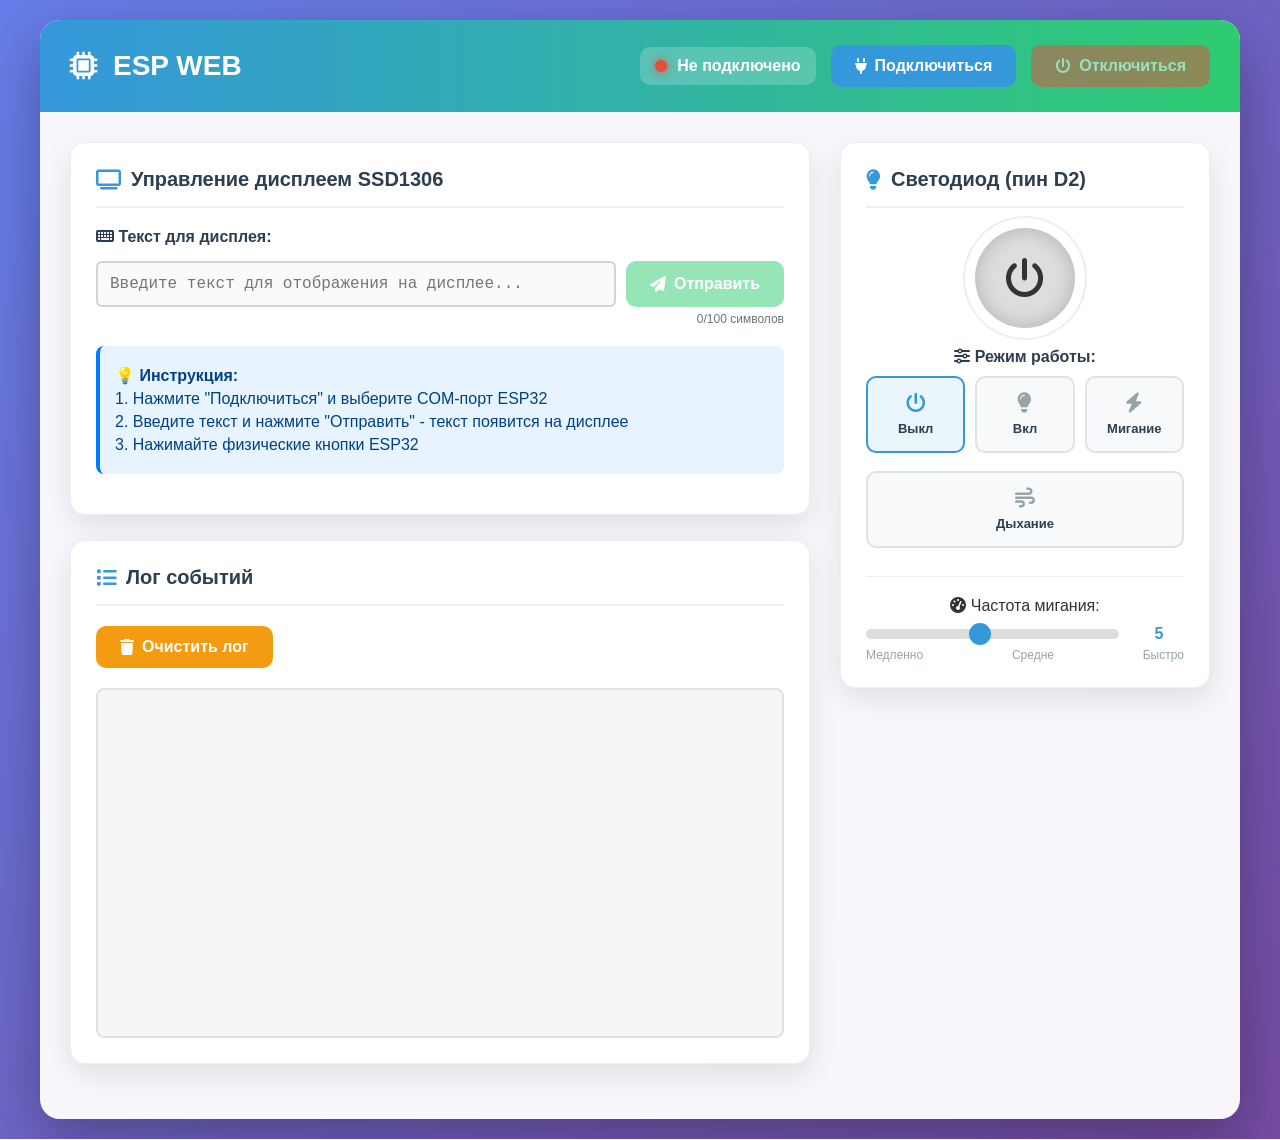
==== index.html @ 183de9b9 "ESP32 SSD1306 TEST" ====
<!DOCTYPE html>
<html lang="ru">
<head>
    <meta charset="UTF-8">
    <meta name="viewport" content="width=device-width, initial-scale=1.0">
    <title>🚀 ESP WEB</title>
    
    <link rel="stylesheet" href="https://cdnjs.cloudflare.com/ajax/libs/font-awesome/6.4.0/css/all.min.css">
    
    <style>
        :root {
            --primary: #3498db;
            --secondary: #2ecc71;
            --danger: #e74c3c;
            --warning: #f39c12;
            --dark: #2c3e50;
            --light: #ecf0f1;
            --gray: #95a5a6;
        }
        
        * {
            margin: 0;
            padding: 0;
            box-sizing: border-box;
        }
        
        body {
            font-family: 'Segoe UI', Tahoma, Geneva, Verdana, sans-serif;
            background: linear-gradient(135deg, #667eea 0%, #764ba2 100%);
            min-height: 100vh;
            padding: 20px;
            color: #333;
        }
        
        .container {
            max-width: 1200px;
            margin: 0 auto;
            background: rgba(255, 255, 255, 0.95);
            border-radius: 20px;
            box-shadow: 0 20px 60px rgba(0, 0, 0, 0.3);
            overflow: hidden;
        }
        
        header {
            background: linear-gradient(to right, var(--primary), var(--secondary));
            color: white;
            padding: 25px 30px;
            display: flex;
            justify-content: space-between;
            align-items: center;
            flex-wrap: wrap;
            gap: 15px;
        }
        
        .header-left h1 {
            font-size: 28px;
            display: flex;
            align-items: center;
            gap: 15px;
        }
        
        .header-right {
            display: flex;
            gap: 15px;
            align-items: center;
            flex-wrap: wrap;
        }
        
        .btn {
            padding: 12px 24px;
            border: none;
            border-radius: 10px;
            font-size: 16px;
            font-weight: 600;
            cursor: pointer;
            transition: all 0.3s ease;
            display: flex;
            align-items: center;
            gap: 8px;
        }
        
        .btn-primary {
            background: var(--primary);
            color: white;
        }
        
        .btn-primary:hover:not(:disabled) {
            background: #2980b9;
            transform: translateY(-2px);
            box-shadow: 0 5px 15px rgba(52, 152, 219, 0.4);
        }
        
        .btn-success {
            background: var(--secondary);
            color: white;
        }
        
        .btn-success:hover:not(:disabled) {
            background: #27ae60;
            transform: translateY(-2px);
        }
        
        .btn-danger {
            background: var(--danger);
            color: white;
        }
        
        .btn-danger:hover:not(:disabled) {
            background: #c0392b;
            transform: translateY(-2px);
        }
        
        .btn-warning {
            background: var(--warning);
            color: white;
        }
        
        .btn:disabled {
            opacity: 0.5;
            cursor: not-allowed;
            transform: none !important;
        }
        
        .status-indicator {
            display: flex;
            align-items: center;
            gap: 10px;
            font-weight: bold;
            padding: 10px 15px;
            border-radius: 10px;
            background: rgba(255, 255, 255, 0.2);
        }
        
        .status-dot {
            width: 12px;
            height: 12px;
            border-radius: 50%;
            animation: pulse 2s infinite;
        }
        
        .connected .status-dot {
            background: #2ecc71;
            box-shadow: 0 0 10px #2ecc71;
        }
        
        .disconnected .status-dot {
            background: #e74c3c;
            box-shadow: 0 0 10px #e74c3c;
        }
        
        @keyframes pulse {
            0%, 100% { opacity: 1; }
            50% { opacity: 0.5; }
        }
        
        main {
            padding: 30px;
            display: grid;
            grid-template-columns: 2fr 1fr;
            gap: 30px;
        }
        
        .card {
            background: white;
            border-radius: 15px;
            padding: 25px;
            box-shadow: 0 10px 30px rgba(0, 0, 0, 0.1);
            margin-bottom: 25px;
            border: 1px solid #eee;
        }
        
        .card-title {
            display: flex;
            align-items: center;
            gap: 10px;
            font-size: 20px;
            color: var(--dark);
            margin-bottom: 20px;
            padding-bottom: 15px;
            border-bottom: 2px solid var(--light);
        }
        
        .card-title i {
            color: var(--primary);
        }
        
        .form-group {
            margin-bottom: 20px;
        }
        
        .form-group label {
            display: block;
            margin-bottom: 8px;
            font-weight: 600;
            color: var(--dark);
        }
        
        .input-group {
            display: flex;
            gap: 10px;
            margin-top: 15px;
        }
        
        #displayInput {
            flex: 1;
            padding: 12px;
            font-size: 16px;
            border: 2px solid #ced4da;
            border-radius: 6px;
            font-family: monospace;
            transition: border-color 0.3s;
        }
        
        #displayInput:focus {
            outline: none;
            border-color: #007bff;
            box-shadow: 0 0 0 3px rgba(0,123,255,0.1);
        }
        
        .char-counter {
            margin-top: 5px;
            font-size: 12px;
            color: #6c757d;
            text-align: right;
        }
        
        .led-control {
            text-align: center;
        }
        
        .led-visual {
            width: 100px;
            height: 100px;
            margin: 20px auto;
            border-radius: 50%;
            background: #ddd;
            box-shadow: 
                inset 0 0 20px rgba(0,0,0,0.2),
                0 0 0 10px white,
                0 0 0 12px #eee;
            transition: all 0.3s ease;
            position: relative;
            display: flex;
            align-items: center;
            justify-content: center;
            font-size: 40px;
        }
        
        .led-visual.on {
            background: #ff4444;
            box-shadow: 
                inset 0 0 20px rgba(255,0,0,0.5),
                0 0 20px rgba(255, 68, 68, 0.8),
                0 0 0 10px white,
                0 0 0 12px #eee;
            animation: ledPulse 1.5s infinite;
        }
        
        .led-visual.pulse {
            animation: ledPulse 0.5s infinite;
        }
        
        .led-visual.breathing {
            animation: ledBreathing 3s infinite ease-in-out;
        }
        
        @keyframes ledPulse {
            0%, 100% { opacity: 1; }
            50% { opacity: 0.3; }
        }
        
        @keyframes ledBreathing {
            0%, 100% { transform: scale(1); opacity: 0.3; }
            50% { transform: scale(1.1); opacity: 1; }
        }
        
        .radio-group {
            display: flex;
            flex-wrap: wrap;
            gap: 10px;
            margin-top: 10px;
        }
        
        .radio-option {
            flex: 1;
            min-width: 80px;
        }
        
        .radio-option input[type="radio"] {
            display: none;
        }
        
        .radio-option label {
            display: flex;
            flex-direction: column;
            align-items: center;
            padding: 15px 10px;
            background: #f8f9fa;
            border-radius: 10px;
            border: 2px solid #dee2e6;
            cursor: pointer;
            transition: all 0.3s ease;
            text-align: center;
        }
        
        .radio-option label i {
            font-size: 20px;
            margin-bottom: 8px;
            color: var(--gray);
        }
        
        .radio-option label span {
            font-size: 13px;
            font-weight: 600;
        }
        
        .radio-option input[type="radio"]:checked + label {
            border-color: var(--primary);
            background: rgba(52, 152, 219, 0.1);
        }
        
        .radio-option input[type="radio"]:checked + label i {
            color: var(--primary);
        }
        
        /* Стили для слайдера частоты */
        .frequency-control {
            margin-top: 20px;
            padding-top: 20px;
            border-top: 1px solid #eee;
        }
        
        .slider-container {
            display: flex;
            align-items: center;
            gap: 15px;
            margin-top: 10px;
        }
        
        .slider-value {
            min-width: 50px;
            text-align: center;
            font-weight: bold;
            color: var(--primary);
            font-size: 16px;
        }
        
        .frequency-slider {
            flex: 1;
            appearance: none;
            -webkit-appearance: none;
            height: 10px;
            border-radius: 5px;
            background: #ddd;
            outline: none;
        }
        
        .frequency-slider::-webkit-slider-thumb {
            -webkit-appearance: none;
            appearance: none;
            width: 22px;
            height: 22px;
            border-radius: 50%;
            background: var(--primary);
            cursor: pointer;
            transition: all 0.2s;
        }
        
        .frequency-slider::-webkit-slider-thumb:hover {
            background: #2980b9;
            transform: scale(1.1);
        }
        
        .frequency-slider::-moz-range-thumb {
            width: 22px;
            height: 22px;
            border-radius: 50%;
            background: var(--primary);
            cursor: pointer;
            border: none;
        }
        
        .slider-labels {
            display: flex;
            justify-content: space-between;
            margin-top: 5px;
            font-size: 12px;
            color: var(--gray);
        }
        
        .info-box {
            background: #e7f3ff;
            padding: 15px;
            border-radius: 8px;
            border-left: 4px solid #007bff;
            margin: 15px 0;
        }
        
        .info-box p {
            margin: 5px 0;
            color: #004085;
        }
        
        #log {
            background: #f5f5f5;
            border: 2px solid #dee2e6;
            border-radius: 8px;
            padding: 15px;
            height: 350px;
            overflow-y: auto;
            font-family: 'Courier New', monospace;
            margin-top: 20px;
            line-height: 1.6;
        }
        
        .message {
            margin: 8px 0;
            padding: 8px;
            border-left: 3px solid #dee2e6;
            border-right: 3px solid #dee2e6;
            background: white;
            border-radius: 4px;
        }
        
        .btn1 { 
            border-left-color: #007bff;
            border-right-color: #007bff;
            background: #e7f3ff;
        }
        .btn2 { 
            border-left-color: #28a745;
            border-right-color: #28a745;
            background: #e8f5e9;
        }
        .btn3 { 
            border-left-color: #ffc107;
            border-right-color: #ffc107;
            background: #fff8e1;
        }
        .system { 
            border-left-color: #6c757d;
            border-right-color: #6c757d;
        }
        .error { 
            border-left-color: #dc3545;
            border-right-color: #dc3545;
            background: #ffe6e6;
        }
        .success { 
            border-left-color: #28a745;
            border-right-color: #28a745;
            background: #e8f5e9;
        }
        .warning { 
            border-left-color: #ffc107;
            border-right-color: #ffc107;
            background: #fff8e1;
        }
        .sent {
            border-left-color: #17a2b8;
            border-right-color: #17a2b8;
            background: #e0f7fa;
        }
        
        .time {
            color: #999;
            font-size: 0.85em;
        }
        
        @media (max-width: 992px) {
            main {
                grid-template-columns: 1fr;
            }
        }
        
        @media (max-width: 768px) {
            .header-left h1 {
                font-size: 22px;
            }
            
            .radio-group {
                flex-direction: column;
            }
            
            .btn {
                padding: 10px 15px;
                font-size: 14px;
            }
            
            .slider-container {
                flex-direction: column;
                align-items: stretch;
                gap: 10px;
            }
            
            .slider-value {
                text-align: center;
            }
        }
    </style>
</head>
<body>
    <div class="container">
        <header>
            <div class="header-left">
                <h1><i class="fas fa-microchip"></i> ESP WEB</h1>
            </div>
            <div class="header-right">
                <div class="status-indicator disconnected" id="statusIndicator">
                    <div class="status-dot"></div>
                    <span id="statusText">Не подключено</span>
                </div>
                <button class="btn btn-primary" id="connectBtn">
                    <i class="fas fa-plug"></i> Подключиться
                </button>
                <button class="btn btn-danger" id="disconnectBtn" disabled>
                    <i class="fas fa-power-off"></i> Отключиться
                </button>
            </div>
        </header>
        
        <main>
            <div class="main-content">
                <div class="card">
                    <h2 class="card-title"><i class="fas fa-tv"></i> Управление дисплеем SSD1306</h2>
                    
                    <div class="form-group">
                        <label for="displayText"><i class="fas fa-keyboard"></i> Текст для дисплея:</label>
                        <div class="input-group">
                            <input 
                                type="text"
                                id="displayInput"
                                placeholder="Введите текст для отображения на дисплее..."
                                maxlength="100"
                                disabled
                            />
                            <button class="btn btn-success" id="sendBtn" disabled>
                                <i class="fas fa-paper-plane"></i> Отправить
                            </button>
                        </div>
                        <div class="char-counter">
                            <span id="charCount">0</span>/100 символов
                        </div>
                    </div>
                    
                    <div class="info-box">
                        <p><strong>💡 Инструкция:</strong></p>
                        <p>1. Нажмите "Подключиться" и выберите COM-порт ESP32</p>
                        <p>2. Введите текст и нажмите "Отправить" - текст появится на дисплее</p>
                        <p>3. Нажимайте физические кнопки ESP32</p>
                    </div>
                </div>
                
                <div class="card">
                    <h2 class="card-title"><i class="fas fa-list"></i> Лог событий</h2>
                    <button class="btn btn-warning" id="clearBtn" style="margin-bottom: 10px;">
                        <i class="fas fa-trash"></i> Очистить лог
                    </button>
                    <div id="log"></div>
                </div>
            </div>
            
            <div class="sidebar">
                <div class="card led-control">
                    <h2 class="card-title"><i class="fas fa-lightbulb"></i> Светодиод (пин D2)</h2>
                    
                    <div class="led-visual" id="ledVisual">
                        <i class="fas fa-power-off"></i>
                    </div>
                    
                    <div class="form-group">
                        <label><i class="fas fa-sliders-h"></i> Режим работы:</label>
                        <div class="radio-group">
                            <div class="radio-option">
                                <input type="radio" id="ledOff" name="ledMode" value="off" checked>
                                <label for="ledOff">
                                    <i class="fas fa-power-off"></i>
                                    <span>Выкл</span>
                                </label>
                            </div>
                            <div class="radio-option">
                                <input type="radio" id="ledOn" name="ledMode" value="on">
                                <label for="ledOn">
                                    <i class="fas fa-lightbulb"></i>
                                    <span>Вкл</span>
                                </label>
                            </div>
                            <div class="radio-option">
                                <input type="radio" id="ledBlink" name="ledMode" value="blink">
                                <label for="ledBlink">
                                    <i class="fas fa-bolt"></i>
                                    <span>Мигание</span>
                                </label>
                            </div>
                            <div class="radio-option">
                                <input type="radio" id="ledBreath" name="ledMode" value="breath">
                                <label for="ledBreath">
                                    <i class="fas fa-wind"></i>
                                    <span>Дыхание</span>
                                </label>
                            </div>
                        </div>
                    </div>
                    
                    <!-- Новый блок для управления частотой -->
                    <div class="frequency-control" id="frequencyControl">
                        <label><i class="fas fa-tachometer-alt"></i> Частота мигания:</label>
                        <div class="slider-container">
                            <input 
                                type="range" 
                                min="1" 
                                max="10" 
                                value="5" 
                                class="frequency-slider" 
                                id="frequencySlider"
                                disabled
                            >
                            <div class="slider-value">
                                <span id="frequencyValue">5</span>
                            </div>
                        </div>
                        <div class="slider-labels">
                            <span>Медленно</span>
                            <span>Средне</span>
                            <span>Быстро</span>
                        </div>
                    </div>
                </div>
            </div>
        </main>
    </div>

<script>
let port = null;
let reader = null;
let writer = null;
let isConnected = false;
let isReading = false;
let currentFrequency = 5;

const connectBtn = document.getElementById('connectBtn');
const disconnectBtn = document.getElementById('disconnectBtn');
const clearBtn = document.getElementById('clearBtn');
const logDiv = document.getElementById('log');
const statusIndicator = document.getElementById('statusIndicator');
const statusText = document.getElementById('statusText');
const displayInput = document.getElementById('displayInput');
const sendBtn = document.getElementById('sendBtn');
const charCount = document.getElementById('charCount');
const ledVisual = document.getElementById('ledVisual');
const frequencySlider = document.getElementById('frequencySlider');
const frequencyValue = document.getElementById('frequencyValue');
const frequencyControl = document.getElementById('frequencyControl');

displayInput.addEventListener('input', () => {
    charCount.textContent = displayInput.value.length;
});

frequencySlider.addEventListener('input', function() {
    const value = this.value;
    frequencyValue.textContent = value;
    currentFrequency = value;
    if (isConnected && document.getElementById('ledBlink').checked) {
        sendFrequency(value);
    }
});

function sendFrequency(freq) {
    if (!isConnected) return;
    const command = `LED:FREQ:${freq}`;
    sendCommand(command).then(success => {
        if (success) {
            addLog(`📊 Частота мигания: ${freq}`, 'system');
            updateLedVisualAnimation(freq);
        }
    });
}

function updateLedVisualAnimation(freq) {
    const animationSpeed = (11 - freq) / 5;
    ledVisual.style.animationDuration = `${animationSpeed}s`;
}

function addLog(text, type = 'system') {
    const time = new Date().toLocaleTimeString();
    const message = document.createElement('div');
    message.className = `message ${type}`;
    message.innerHTML = `<span class="time">[${time}]</span> ${text}`;
    logDiv.appendChild(message);
    logDiv.scrollTop = logDiv.scrollHeight;
}

function updateStatus(connected) {
    isConnected = connected;
    if (connected) {
        statusIndicator.className = 'status-indicator connected';
        statusText.textContent = 'Подключено';
        connectBtn.disabled = true;
        disconnectBtn.disabled = false;
        displayInput.disabled = false;
        sendBtn.disabled = false;
        document.querySelectorAll('input[name="ledMode"]').forEach(el => el.disabled = false);
        frequencySlider.disabled = true;
    } else {
        statusIndicator.className = 'status-indicator disconnected';
        statusText.textContent = 'Не подключено';
        connectBtn.disabled = false;
        disconnectBtn.disabled = true;
        displayInput.disabled = true;
        sendBtn.disabled = true;
        document.querySelectorAll('input[name="ledMode"]').forEach(el => el.disabled = true);
        frequencySlider.disabled = true;
        updateLedVisual('off');
    }
}

function updateLedVisual(mode) {
    ledVisual.className = 'led-visual';
    switch(mode) {
        case 'off':
            ledVisual.innerHTML = '<i class="fas fa-power-off"></i>';
            ledVisual.style.animationDuration = '';
            frequencySlider.disabled = true;
            break;
        case 'on':
            ledVisual.classList.add('on');
            ledVisual.innerHTML = '<i class="fas fa-lightbulb"></i>';
            ledVisual.style.animationDuration = '';
            frequencySlider.disabled = true;
            break;
        case 'blink':
            ledVisual.classList.add('on', 'pulse');
            ledVisual.innerHTML = '<i class="fas fa-bolt"></i>';
            frequencySlider.disabled = false;
            updateLedVisualAnimation(currentFrequency);
            break;
        case 'breath':
            ledVisual.classList.add('on', 'breathing');
            ledVisual.innerHTML = '<i class="fas fa-wind"></i>';
            ledVisual.style.animationDuration = '';
            frequencySlider.disabled = true;
            break;
    }
}

document.querySelectorAll('input[name="ledMode"]').forEach(radio => {
    radio.addEventListener('change', async function() {
        if (!isConnected) return;
        const mode = this.value;
        let command = '';
        switch(mode) {
            case 'on':    command = 'LED:ON';   break;
            case 'off':   command = 'LED:OFF';  break;
            case 'blink': command = 'LED:BLINK'; break;
            case 'breath': command = 'LED:FADE'; break;
        }
        if (await sendCommand(command)) {
            updateLedVisual(mode);
            if (mode === 'blink') {
                setTimeout(() => sendFrequency(currentFrequency), 100);
            }
        }
    });
});

async function sendCommand(command) {
    if (!writer) {
        addLog('❌ Нет подключения к Arduino', 'error');
        return false;
    }
    try {
        const encoder = new TextEncoder();
        const data = encoder.encode(`${command}\n`);
        await writer.write(data);
        console.log(`Команда отправлена: ${command}`);
        return true;
    } catch (error) {
        console.error('Ошибка отправки команды:', error);
        addLog(`❌ Ошибка отправки: ${error.message}`, 'error');
        return false;
    }
}

async function hardResetConnection() {
    console.log('Сбрасываем соединение...');
    isReading = false;

    if (reader) {
        try { await reader.cancel(); } catch (e) { console.log('Ошибка отмены reader:', e.message); }
        try { reader.releaseLock(); } catch (e) { console.log('Ошибка освобождения reader:', e.message); }
        reader = null;
    }

    if (writer) {
        try { writer.releaseLock(); } catch (e) { console.log('Ошибка освобождения writer:', e.message); }
        writer = null;
    }

    if (port) {
        try {
            if (port.readable) {
                try { await port.readable.cancel(); } catch (e) { console.log('Ошибка отмены readable:', e.message); }
            }
            if (port.writable) {
                try { await port.writable.close(); } catch (e) { console.log('Ошибка закрытия writable:', e.message); }
            }
            await port.close();
            console.log('Порт успешно закрыт');
        } catch (e) {
            console.log('Ошибка закрытия порта:', e.message);
        } finally {
            port = null;
        }
    }

    await new Promise(resolve => setTimeout(resolve, 200));
    isConnected = false;
    isReading = false;
    console.log('Сброс соединения завершен');
    return true;
}

async function sendToDisplay(text) {
    if (!writer) {
        addLog('❌ Нет подключения к Arduino', 'error');
        return;
    }
    try {
        const encoder = new TextEncoder();
        const data = encoder.encode(`DISPLAY:${text}\n`);
        await writer.write(data);
        addLog(`📤 Отправлено на дисплей: <strong>${text}</strong>`, 'sent');
        displayInput.value = '';
        charCount.textContent = '0';
    } catch (error) {
        console.error('Ошибка отправки:', error);
        addLog(`❌ Ошибка отправки: ${error.message}`, 'error');
    }
}

sendBtn.addEventListener('click', () => {
    const text = displayInput.value.trim();
    if (text) {
        sendToDisplay(text);
    } else {
        addLog('⚠️ Введите текст для отправки', 'warning');
    }
});

displayInput.addEventListener('keypress', (e) => {
    if (e.key === 'Enter' && !sendBtn.disabled) {
        sendBtn.click();
    }
});

connectBtn.addEventListener('click', async () => {
    try {
        await hardResetConnection();
        addLog('🔄 Устанавливаем соединение...', 'warning');

        if (!('serial' in navigator)) {
            addLog('❌ Ваш браузер не поддерживает Web Serial API', 'error');
            addLog('💡 Используйте Chrome/Edge версии 89+ или Opera 76+', 'warning');
            return;
        }

        port = await navigator.serial.requestPort();
        await port.open({ 
            baudRate: 115200,
            dataBits: 8,
            stopBits: 1,
            parity: "none",
            flowControl: "none"
        });

        // ← Захватываем writer сразу, до запуска readData()
        writer = port.writable.getWriter();

        isReading = true;
        updateStatus(true);
        addLog('✅ Подключение установлено!', 'success');
        readData();

    } catch (error) {
        console.error('Ошибка подключения:', error);
        if (error.name === 'NotFoundError') {
            addLog('❌ Порт не выбран', 'error');
        } else if (error.name === 'SecurityError') {
            addLog('❌ Web Serial API требует HTTPS или localhost', 'error');
            addLog('💡 Откройте страницу через http://localhost/', 'warning');
        } else if (error.name === 'InvalidStateError') {
            addLog('❌ Порт уже открыт', 'error');
        } else {
            addLog(`❌ Ошибка подключения: ${error.message}`, 'error');
        }
        await hardResetConnection();
        updateStatus(false);
    }
});

disconnectBtn.addEventListener('click', async () => {
    const originalHTML = disconnectBtn.innerHTML;
    disconnectBtn.innerHTML = '<i class="fas fa-spinner fa-spin"></i> Отключаем...';
    disconnectBtn.disabled = true;

    try {
        await hardResetConnection();
        updateStatus(false);
        addLog('✅ Соединение разорвано', 'success');
    } catch (error) {
        console.error('Ошибка при отключении:', error);
        addLog('⚠️ Соединение было прервано', 'warning');
        updateStatus(false);
    } finally {
        disconnectBtn.innerHTML = originalHTML;
        disconnectBtn.disabled = true;
    }
});

clearBtn.addEventListener('click', () => {
    logDiv.innerHTML = '';
    addLog('🗑️ Лог очищен', 'system');
});

async function readData() {
    try {
        reader = port.readable.getReader();
        const decoder = new TextDecoder();
        let buffer = '';

        while (isReading) {
            try {
                const { value, done } = await reader.read();
                if (done) {
                    console.log('Поток чтения завершен');
                    break;
                }
                if (value) {
                    buffer += decoder.decode(value, { stream: true });
                    const lines = buffer.split('\n');
                    buffer = lines.pop();

                    for (const line of lines) {
                        const trimmed = line.trim();
                        if (!trimmed) continue;

                        console.log('Получено:', trimmed);

                        if (trimmed === 'BTN1_PRESSED') {
                            addLog('🎮 Кнопка D2 нажата', 'btn1');
                        } else if (trimmed === 'BTN2_PRESSED') {
                            addLog('🎮 Кнопка D3 нажата', 'btn2');
                        } else if (trimmed === 'BTN3_PRESSED') {
                            addLog('🎮 Кнопка D4 нажата', 'btn3');
                        } else if (trimmed === 'ARDUINO_READY') {
                            addLog('🚀 ESP32 готов к работе!', 'success');
                        } else if (trimmed === 'DISPLAY_OK') {
                            addLog('✅ Текст отображён на дисплее', 'success');
                        } else if (trimmed === 'LED_ON_OK') {
                            addLog('💡 LED включён', 'success');
                        } else if (trimmed === 'LED_OFF_OK') {
                            addLog('💡 LED выключен', 'success');
                        } else if (trimmed === 'LED_BLINK_OK') {
                            addLog('⚡ LED: режим мигания', 'success');
                        } else if (trimmed === 'LED_FADE_OK') {
                            addLog('🌬️ LED: режим дыхания', 'success');
                        } else if (trimmed === 'LED_FREQ_OK') {
                            addLog('📊 Частота мигания обновлена', 'success');
                        } else {
                            addLog(`📨 Arduino: ${trimmed}`, 'system');
                        }
                    }
                }
            } catch (error) {
                if (isReading) {
                    console.error('Ошибка чтения:', error);
                    addLog(`❌ Ошибка чтения: ${error.message}`, 'error');
                }
                break;
            }
        }
    } catch (error) {
        if (isReading) {
            console.error('Ошибка потока:', error);
            addLog(`❌ Ошибка потока: ${error.message}`, 'error');
        }
    } finally {
        if (isConnected) {
            updateStatus(false);
            addLog('⚠️ Соединение потеряно', 'warning');
        }
    }
}
</script>
</body>
</html>
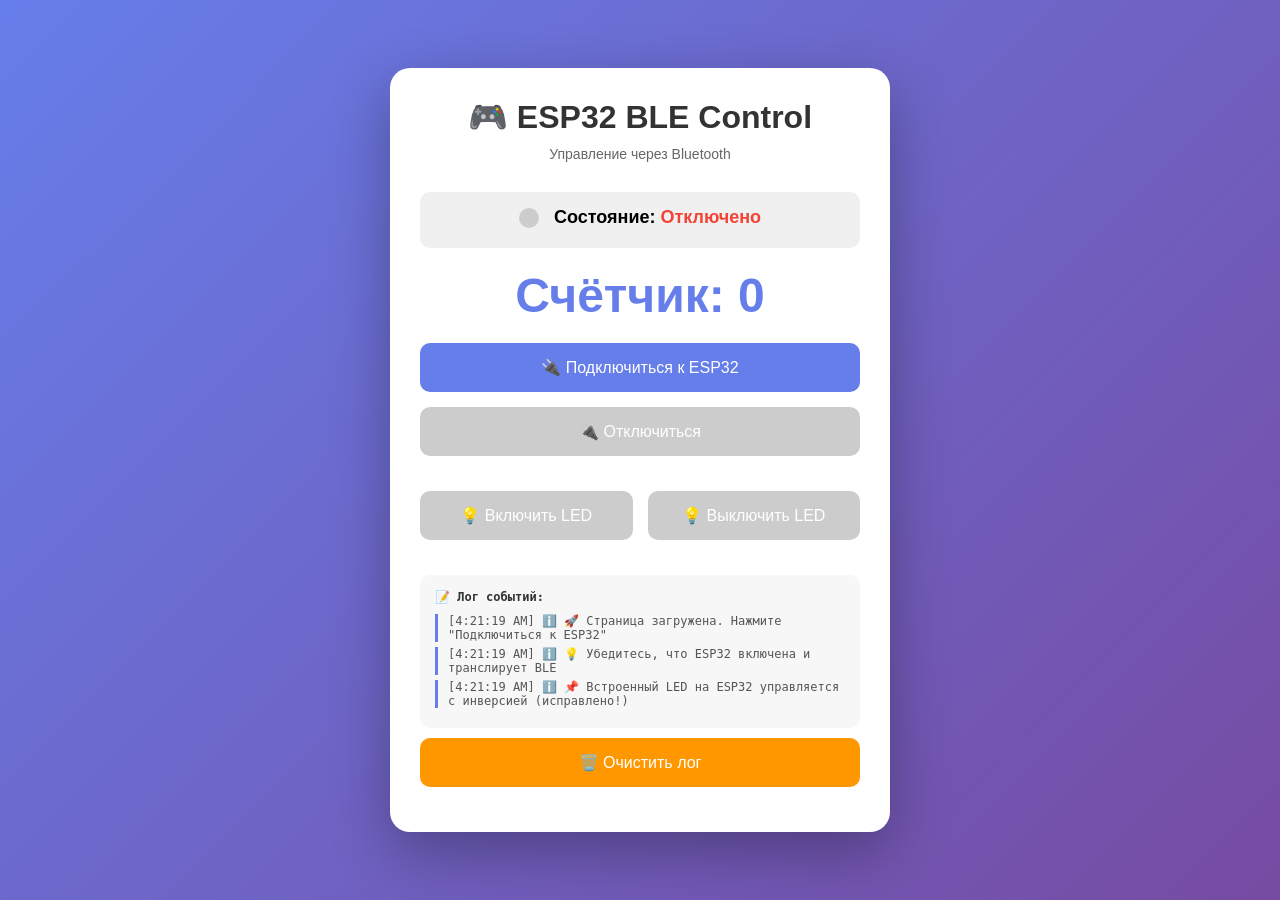
==== commit af2866c9: "BLUETOOTH TEST" ====
--- a/index.html
+++ b/index.html
@@ -2,995 +2,553 @@
 <html lang="ru">
 <head>
     <meta charset="UTF-8">
-    <meta name="viewport" content="width=device-width, initial-scale=1.0">
-    <title>🚀 ESP WEB</title>
-    
-    <link rel="stylesheet" href="https://cdnjs.cloudflare.com/ajax/libs/font-awesome/6.4.0/css/all.min.css">
-    
+    <meta name="viewport" content="width=device-width, initial-scale=1.0, user-scalable=yes">
+    <title>ESP32 BLE Controller</title>
     <style>
-        :root {
-            --primary: #3498db;
-            --secondary: #2ecc71;
-            --danger: #e74c3c;
-            --warning: #f39c12;
-            --dark: #2c3e50;
-            --light: #ecf0f1;
-            --gray: #95a5a6;
-        }
-        
+        /* ========== CSS СТИЛИ ========== */
+        /* Сброс отступов */
         * {
             margin: 0;
             padding: 0;
             box-sizing: border-box;
         }
         
+        /* Красивый градиентный фон */
         body {
             font-family: 'Segoe UI', Tahoma, Geneva, Verdana, sans-serif;
             background: linear-gradient(135deg, #667eea 0%, #764ba2 100%);
             min-height: 100vh;
+            display: flex;
+            justify-content: center;
+            align-items: center;
             padding: 20px;
+        }
+        
+        /* Белая карточка с тенью */
+        .container {
+            background: white;
+            border-radius: 20px;
+            padding: 30px;
+            box-shadow: 0 20px 60px rgba(0,0,0,0.3);
+            max-width: 500px;
+            width: 100%;
+        }
+        
+        h1 {
             color: #333;
-        }
-        
-        .container {
-            max-width: 1200px;
-            margin: 0 auto;
-            background: rgba(255, 255, 255, 0.95);
-            border-radius: 20px;
-            box-shadow: 0 20px 60px rgba(0, 0, 0, 0.3);
-            overflow: hidden;
-        }
-        
-        header {
-            background: linear-gradient(to right, var(--primary), var(--secondary));
+            margin-bottom: 10px;
+            text-align: center;
+        }
+        
+        .subtitle {
+            text-align: center;
+            color: #666;
+            margin-bottom: 30px;
+            font-size: 14px;
+        }
+        
+        /* Блок статуса подключения */
+        .status {
+            background: #f0f0f0;
+            border-radius: 10px;
+            padding: 15px;
+            margin-bottom: 20px;
+            text-align: center;
+        }
+        
+        .status-text {
+            font-size: 18px;
+            font-weight: bold;
+            margin-bottom: 5px;
+        }
+        
+        .connected {
+            color: #4CAF50;  /* Зелёный для "Подключено" */
+        }
+        
+        .disconnected {
+            color: #f44336;   /* Красный для "Отключено" */
+        }
+        
+        /* Большой счётчик */
+        .counter-value {
+            font-size: 48px;
+            font-weight: bold;
+            text-align: center;
+            margin: 20px 0;
+            color: #667eea;
+        }
+        
+        /* Стили для всех кнопок */
+        button {
+            background: #667eea;
             color: white;
-            padding: 25px 30px;
-            display: flex;
-            justify-content: space-between;
-            align-items: center;
-            flex-wrap: wrap;
-            gap: 15px;
-        }
-        
-        .header-left h1 {
-            font-size: 28px;
-            display: flex;
-            align-items: center;
-            gap: 15px;
-        }
-        
-        .header-right {
-            display: flex;
-            gap: 15px;
-            align-items: center;
-            flex-wrap: wrap;
-        }
-        
-        .btn {
-            padding: 12px 24px;
             border: none;
+            padding: 15px 30px;
             border-radius: 10px;
             font-size: 16px;
-            font-weight: 600;
             cursor: pointer;
-            transition: all 0.3s ease;
-            display: flex;
-            align-items: center;
-            gap: 8px;
-        }
-        
-        .btn-primary {
-            background: var(--primary);
-            color: white;
-        }
-        
-        .btn-primary:hover:not(:disabled) {
-            background: #2980b9;
+            width: 100%;
+            margin-bottom: 15px;
+            transition: transform 0.2s, background 0.2s;
+        }
+        
+        /* Анимация при наведении */
+        button:hover:not(:disabled) {
+            background: #5a67d8;
             transform: translateY(-2px);
-            box-shadow: 0 5px 15px rgba(52, 152, 219, 0.4);
-        }
-        
-        .btn-success {
-            background: var(--secondary);
-            color: white;
-        }
-        
-        .btn-success:hover:not(:disabled) {
-            background: #27ae60;
-            transform: translateY(-2px);
-        }
-        
-        .btn-danger {
-            background: var(--danger);
-            color: white;
-        }
-        
-        .btn-danger:hover:not(:disabled) {
-            background: #c0392b;
-            transform: translateY(-2px);
-        }
-        
-        .btn-warning {
-            background: var(--warning);
-            color: white;
-        }
-        
-        .btn:disabled {
-            opacity: 0.5;
+        }
+        
+        /* Анимация при нажатии */
+        button:active:not(:disabled) {
+            transform: translateY(0);
+        }
+        
+        /* Отключённые кнопки (серые) */
+        button:disabled {
+            background: #ccc;
             cursor: not-allowed;
-            transform: none !important;
-        }
-        
-        .status-indicator {
-            display: flex;
-            align-items: center;
-            gap: 10px;
+        }
+        
+        /* Группа кнопок LED в две колонки */
+        .button-group {
+            display: grid;
+            grid-template-columns: 1fr 1fr;
+            gap: 15px;
+            margin: 20px 0;
+        }
+        
+        /* Специальные цвета для LED кнопок */
+        .led-on {
+            background: #48bb78;  /* Зелёный */
+        }
+        
+        .led-on:hover:not(:disabled) {
+            background: #38a169;
+        }
+        
+        .led-off {
+            background: #f56565;  /* Красный */
+        }
+        
+        .led-off:hover:not(:disabled) {
+            background: #e53e3e;
+        }
+        
+        /* Окно лога сообщений */
+        .log {
+            background: #f7f7f7;
+            border-radius: 10px;
+            padding: 15px;
+            margin-top: 20px;
+            max-height: 200px;
+            overflow-y: auto;  /* Скролл если много сообщений */
+            font-size: 12px;
+            font-family: monospace;
+        }
+        
+        .log-title {
             font-weight: bold;
-            padding: 10px 15px;
-            border-radius: 10px;
-            background: rgba(255, 255, 255, 0.2);
-        }
-        
-        .status-dot {
-            width: 12px;
-            height: 12px;
+            margin-bottom: 10px;
+            color: #333;
+        }
+        
+        /* Каждое сообщение в логе */
+        .log-entry {
+            color: #555;
+            margin-bottom: 5px;
+            border-left: 3px solid #667eea;
+            padding-left: 10px;
+            word-wrap: break-word;
+        }
+        
+        /* Индикатор LED (кружок) */
+        .indicator {
+            display: inline-block;
+            width: 20px;
+            height: 20px;
             border-radius: 50%;
-            animation: pulse 2s infinite;
-        }
-        
-        .connected .status-dot {
-            background: #2ecc71;
-            box-shadow: 0 0 10px #2ecc71;
-        }
-        
-        .disconnected .status-dot {
-            background: #e74c3c;
-            box-shadow: 0 0 10px #e74c3c;
-        }
-        
-        @keyframes pulse {
-            0%, 100% { opacity: 1; }
-            50% { opacity: 0.5; }
-        }
-        
-        main {
-            padding: 30px;
-            display: grid;
-            grid-template-columns: 2fr 1fr;
-            gap: 30px;
-        }
-        
-        .card {
-            background: white;
-            border-radius: 15px;
-            padding: 25px;
-            box-shadow: 0 10px 30px rgba(0, 0, 0, 0.1);
-            margin-bottom: 25px;
-            border: 1px solid #eee;
-        }
-        
-        .card-title {
-            display: flex;
-            align-items: center;
-            gap: 10px;
-            font-size: 20px;
-            color: var(--dark);
-            margin-bottom: 20px;
-            padding-bottom: 15px;
-            border-bottom: 2px solid var(--light);
-        }
-        
-        .card-title i {
-            color: var(--primary);
-        }
-        
-        .form-group {
-            margin-bottom: 20px;
-        }
-        
-        .form-group label {
-            display: block;
-            margin-bottom: 8px;
-            font-weight: 600;
-            color: var(--dark);
-        }
-        
-        .input-group {
-            display: flex;
-            gap: 10px;
-            margin-top: 15px;
-        }
-        
-        #displayInput {
-            flex: 1;
-            padding: 12px;
-            font-size: 16px;
-            border: 2px solid #ced4da;
-            border-radius: 6px;
-            font-family: monospace;
-            transition: border-color 0.3s;
-        }
-        
-        #displayInput:focus {
-            outline: none;
-            border-color: #007bff;
-            box-shadow: 0 0 0 3px rgba(0,123,255,0.1);
-        }
-        
-        .char-counter {
-            margin-top: 5px;
-            font-size: 12px;
-            color: #6c757d;
-            text-align: right;
-        }
-        
-        .led-control {
-            text-align: center;
-        }
-        
-        .led-visual {
-            width: 100px;
-            height: 100px;
-            margin: 20px auto;
-            border-radius: 50%;
-            background: #ddd;
-            box-shadow: 
-                inset 0 0 20px rgba(0,0,0,0.2),
-                0 0 0 10px white,
-                0 0 0 12px #eee;
-            transition: all 0.3s ease;
-            position: relative;
-            display: flex;
-            align-items: center;
-            justify-content: center;
-            font-size: 40px;
-        }
-        
-        .led-visual.on {
-            background: #ff4444;
-            box-shadow: 
-                inset 0 0 20px rgba(255,0,0,0.5),
-                0 0 20px rgba(255, 68, 68, 0.8),
-                0 0 0 10px white,
-                0 0 0 12px #eee;
-            animation: ledPulse 1.5s infinite;
-        }
-        
-        .led-visual.pulse {
-            animation: ledPulse 0.5s infinite;
-        }
-        
-        .led-visual.breathing {
-            animation: ledBreathing 3s infinite ease-in-out;
-        }
-        
-        @keyframes ledPulse {
-            0%, 100% { opacity: 1; }
-            50% { opacity: 0.3; }
-        }
-        
-        @keyframes ledBreathing {
-            0%, 100% { transform: scale(1); opacity: 0.3; }
-            50% { transform: scale(1.1); opacity: 1; }
-        }
-        
-        .radio-group {
-            display: flex;
-            flex-wrap: wrap;
-            gap: 10px;
+            margin-right: 10px;
+            vertical-align: middle;
+        }
+        
+        .indicator-on {
+            background: #48bb78;
+            box-shadow: 0 0 10px #48bb78;  /* Свечение */
+        }
+        
+        .indicator-off {
+            background: #ccc;
+        }
+        
+        /* Кнопка очистки лога */
+        .clear-log {
+            background: #ff9800;
             margin-top: 10px;
         }
         
-        .radio-option {
-            flex: 1;
-            min-width: 80px;
-        }
-        
-        .radio-option input[type="radio"] {
-            display: none;
-        }
-        
-        .radio-option label {
-            display: flex;
-            flex-direction: column;
-            align-items: center;
-            padding: 15px 10px;
-            background: #f8f9fa;
-            border-radius: 10px;
-            border: 2px solid #dee2e6;
-            cursor: pointer;
-            transition: all 0.3s ease;
-            text-align: center;
-        }
-        
-        .radio-option label i {
-            font-size: 20px;
-            margin-bottom: 8px;
-            color: var(--gray);
-        }
-        
-        .radio-option label span {
-            font-size: 13px;
-            font-weight: 600;
-        }
-        
-        .radio-option input[type="radio"]:checked + label {
-            border-color: var(--primary);
-            background: rgba(52, 152, 219, 0.1);
-        }
-        
-        .radio-option input[type="radio"]:checked + label i {
-            color: var(--primary);
-        }
-        
-        /* Стили для слайдера частоты */
-        .frequency-control {
-            margin-top: 20px;
-            padding-top: 20px;
-            border-top: 1px solid #eee;
-        }
-        
-        .slider-container {
-            display: flex;
-            align-items: center;
-            gap: 15px;
-            margin-top: 10px;
-        }
-        
-        .slider-value {
-            min-width: 50px;
-            text-align: center;
-            font-weight: bold;
-            color: var(--primary);
-            font-size: 16px;
-        }
-        
-        .frequency-slider {
-            flex: 1;
-            appearance: none;
-            -webkit-appearance: none;
-            height: 10px;
-            border-radius: 5px;
-            background: #ddd;
-            outline: none;
-        }
-        
-        .frequency-slider::-webkit-slider-thumb {
-            -webkit-appearance: none;
-            appearance: none;
-            width: 22px;
-            height: 22px;
-            border-radius: 50%;
-            background: var(--primary);
-            cursor: pointer;
-            transition: all 0.2s;
-        }
-        
-        .frequency-slider::-webkit-slider-thumb:hover {
-            background: #2980b9;
-            transform: scale(1.1);
-        }
-        
-        .frequency-slider::-moz-range-thumb {
-            width: 22px;
-            height: 22px;
-            border-radius: 50%;
-            background: var(--primary);
-            cursor: pointer;
-            border: none;
-        }
-        
-        .slider-labels {
-            display: flex;
-            justify-content: space-between;
-            margin-top: 5px;
-            font-size: 12px;
-            color: var(--gray);
-        }
-        
-        .info-box {
-            background: #e7f3ff;
-            padding: 15px;
-            border-radius: 8px;
-            border-left: 4px solid #007bff;
-            margin: 15px 0;
-        }
-        
-        .info-box p {
-            margin: 5px 0;
-            color: #004085;
-        }
-        
-        #log {
-            background: #f5f5f5;
-            border: 2px solid #dee2e6;
-            border-radius: 8px;
-            padding: 15px;
-            height: 350px;
-            overflow-y: auto;
-            font-family: 'Courier New', monospace;
-            margin-top: 20px;
-            line-height: 1.6;
-        }
-        
-        .message {
-            margin: 8px 0;
-            padding: 8px;
-            border-left: 3px solid #dee2e6;
-            border-right: 3px solid #dee2e6;
-            background: white;
-            border-radius: 4px;
-        }
-        
-        .btn1 { 
-            border-left-color: #007bff;
-            border-right-color: #007bff;
-            background: #e7f3ff;
-        }
-        .btn2 { 
-            border-left-color: #28a745;
-            border-right-color: #28a745;
-            background: #e8f5e9;
-        }
-        .btn3 { 
-            border-left-color: #ffc107;
-            border-right-color: #ffc107;
-            background: #fff8e1;
-        }
-        .system { 
-            border-left-color: #6c757d;
-            border-right-color: #6c757d;
-        }
-        .error { 
-            border-left-color: #dc3545;
-            border-right-color: #dc3545;
-            background: #ffe6e6;
-        }
-        .success { 
-            border-left-color: #28a745;
-            border-right-color: #28a745;
-            background: #e8f5e9;
-        }
-        .warning { 
-            border-left-color: #ffc107;
-            border-right-color: #ffc107;
-            background: #fff8e1;
-        }
-        .sent {
-            border-left-color: #17a2b8;
-            border-right-color: #17a2b8;
-            background: #e0f7fa;
-        }
-        
-        .time {
-            color: #999;
-            font-size: 0.85em;
-        }
-        
-        @media (max-width: 992px) {
-            main {
-                grid-template-columns: 1fr;
-            }
-        }
-        
-        @media (max-width: 768px) {
-            .header-left h1 {
-                font-size: 22px;
-            }
-            
-            .radio-group {
-                flex-direction: column;
-            }
-            
-            .btn {
-                padding: 10px 15px;
-                font-size: 14px;
-            }
-            
-            .slider-container {
-                flex-direction: column;
-                align-items: stretch;
-                gap: 10px;
-            }
-            
-            .slider-value {
-                text-align: center;
-            }
+        .clear-log:hover:not(:disabled) {
+            background: #f57c00;
         }
     </style>
 </head>
 <body>
     <div class="container">
-        <header>
-            <div class="header-left">
-                <h1><i class="fas fa-microchip"></i> ESP WEB</h1>
+        <h1>🎮 ESP32 BLE Control</h1>
+        <div class="subtitle">Управление через Bluetooth</div>
+        
+        <!-- Блок статуса -->
+        <div class="status">
+            <div class="status-text">
+                <span id="ledIndicator" class="indicator indicator-off"></span>
+                <span>Состояние: </span>
+                <span id="connectionStatus" class="disconnected">Отключено</span>
             </div>
-            <div class="header-right">
-                <div class="status-indicator disconnected" id="statusIndicator">
-                    <div class="status-dot"></div>
-                    <span id="statusText">Не подключено</span>
-                </div>
-                <button class="btn btn-primary" id="connectBtn">
-                    <i class="fas fa-plug"></i> Подключиться
-                </button>
-                <button class="btn btn-danger" id="disconnectBtn" disabled>
-                    <i class="fas fa-power-off"></i> Отключиться
-                </button>
-            </div>
-        </header>
-        
-        <main>
-            <div class="main-content">
-                <div class="card">
-                    <h2 class="card-title"><i class="fas fa-tv"></i> Управление дисплеем SSD1306</h2>
-                    
-                    <div class="form-group">
-                        <label for="displayText"><i class="fas fa-keyboard"></i> Текст для дисплея:</label>
-                        <div class="input-group">
-                            <input 
-                                type="text"
-                                id="displayInput"
-                                placeholder="Введите текст для отображения на дисплее..."
-                                maxlength="100"
-                                disabled
-                            />
-                            <button class="btn btn-success" id="sendBtn" disabled>
-                                <i class="fas fa-paper-plane"></i> Отправить
-                            </button>
-                        </div>
-                        <div class="char-counter">
-                            <span id="charCount">0</span>/100 символов
-                        </div>
-                    </div>
-                    
-                    <div class="info-box">
-                        <p><strong>💡 Инструкция:</strong></p>
-                        <p>1. Нажмите "Подключиться" и выберите COM-порт ESP32</p>
-                        <p>2. Введите текст и нажмите "Отправить" - текст появится на дисплее</p>
-                        <p>3. Нажимайте физические кнопки ESP32</p>
-                    </div>
-                </div>
-                
-                <div class="card">
-                    <h2 class="card-title"><i class="fas fa-list"></i> Лог событий</h2>
-                    <button class="btn btn-warning" id="clearBtn" style="margin-bottom: 10px;">
-                        <i class="fas fa-trash"></i> Очистить лог
-                    </button>
-                    <div id="log"></div>
-                </div>
-            </div>
-            
-            <div class="sidebar">
-                <div class="card led-control">
-                    <h2 class="card-title"><i class="fas fa-lightbulb"></i> Светодиод (пин D2)</h2>
-                    
-                    <div class="led-visual" id="ledVisual">
-                        <i class="fas fa-power-off"></i>
-                    </div>
-                    
-                    <div class="form-group">
-                        <label><i class="fas fa-sliders-h"></i> Режим работы:</label>
-                        <div class="radio-group">
-                            <div class="radio-option">
-                                <input type="radio" id="ledOff" name="ledMode" value="off" checked>
-                                <label for="ledOff">
-                                    <i class="fas fa-power-off"></i>
-                                    <span>Выкл</span>
-                                </label>
-                            </div>
-                            <div class="radio-option">
-                                <input type="radio" id="ledOn" name="ledMode" value="on">
-                                <label for="ledOn">
-                                    <i class="fas fa-lightbulb"></i>
-                                    <span>Вкл</span>
-                                </label>
-                            </div>
-                            <div class="radio-option">
-                                <input type="radio" id="ledBlink" name="ledMode" value="blink">
-                                <label for="ledBlink">
-                                    <i class="fas fa-bolt"></i>
-                                    <span>Мигание</span>
-                                </label>
-                            </div>
-                            <div class="radio-option">
-                                <input type="radio" id="ledBreath" name="ledMode" value="breath">
-                                <label for="ledBreath">
-                                    <i class="fas fa-wind"></i>
-                                    <span>Дыхание</span>
-                                </label>
-                            </div>
-                        </div>
-                    </div>
-                    
-                    <!-- Новый блок для управления частотой -->
-                    <div class="frequency-control" id="frequencyControl">
-                        <label><i class="fas fa-tachometer-alt"></i> Частота мигания:</label>
-                        <div class="slider-container">
-                            <input 
-                                type="range" 
-                                min="1" 
-                                max="10" 
-                                value="5" 
-                                class="frequency-slider" 
-                                id="frequencySlider"
-                                disabled
-                            >
-                            <div class="slider-value">
-                                <span id="frequencyValue">5</span>
-                            </div>
-                        </div>
-                        <div class="slider-labels">
-                            <span>Медленно</span>
-                            <span>Средне</span>
-                            <span>Быстро</span>
-                        </div>
-                    </div>
-                </div>
-            </div>
-        </main>
+            <div id="deviceName"></div>
+        </div>
+        
+        <!-- Счётчик -->
+        <div id="counterDisplay" class="counter-value">Счётчик: 0</div>
+        
+        <!-- Кнопки управления -->
+        <button id="connectBtn">🔌 Подключиться к ESP32</button>
+        <button id="disconnectBtn" disabled>🔌 Отключиться</button>
+        
+        <!-- Группа кнопок LED -->
+        <div class="button-group">
+            <button id="ledOnBtn" class="led-on" disabled>💡 Включить LED</button>
+            <button id="ledOffBtn" class="led-off" disabled>💡 Выключить LED</button>
+        </div>
+        
+        <!-- Окно лога -->
+        <div class="log">
+            <div class="log-title">📝 Лог событий:</div>
+            <div id="logContent"></div>
+        </div>
+        
+        <!-- Кнопка очистки лога -->
+        <button id="clearLogBtn" class="clear-log">🗑️ Очистить лог</button>
     </div>
 
-<script>
-let port = null;
-let reader = null;
-let writer = null;
-let isConnected = false;
-let isReading = false;
-let currentFrequency = 5;
-
-const connectBtn = document.getElementById('connectBtn');
-const disconnectBtn = document.getElementById('disconnectBtn');
-const clearBtn = document.getElementById('clearBtn');
-const logDiv = document.getElementById('log');
-const statusIndicator = document.getElementById('statusIndicator');
-const statusText = document.getElementById('statusText');
-const displayInput = document.getElementById('displayInput');
-const sendBtn = document.getElementById('sendBtn');
-const charCount = document.getElementById('charCount');
-const ledVisual = document.getElementById('ledVisual');
-const frequencySlider = document.getElementById('frequencySlider');
-const frequencyValue = document.getElementById('frequencyValue');
-const frequencyControl = document.getElementById('frequencyControl');
-
-displayInput.addEventListener('input', () => {
-    charCount.textContent = displayInput.value.length;
-});
-
-frequencySlider.addEventListener('input', function() {
-    const value = this.value;
-    frequencyValue.textContent = value;
-    currentFrequency = value;
-    if (isConnected && document.getElementById('ledBlink').checked) {
-        sendFrequency(value);
-    }
-});
-
-function sendFrequency(freq) {
-    if (!isConnected) return;
-    const command = `LED:FREQ:${freq}`;
-    sendCommand(command).then(success => {
-        if (success) {
-            addLog(`📊 Частота мигания: ${freq}`, 'system');
-            updateLedVisualAnimation(freq);
-        }
-    });
-}
-
-function updateLedVisualAnimation(freq) {
-    const animationSpeed = (11 - freq) / 5;
-    ledVisual.style.animationDuration = `${animationSpeed}s`;
-}
-
-function addLog(text, type = 'system') {
-    const time = new Date().toLocaleTimeString();
-    const message = document.createElement('div');
-    message.className = `message ${type}`;
-    message.innerHTML = `<span class="time">[${time}]</span> ${text}`;
-    logDiv.appendChild(message);
-    logDiv.scrollTop = logDiv.scrollHeight;
-}
-
-function updateStatus(connected) {
-    isConnected = connected;
-    if (connected) {
-        statusIndicator.className = 'status-indicator connected';
-        statusText.textContent = 'Подключено';
-        connectBtn.disabled = true;
-        disconnectBtn.disabled = false;
-        displayInput.disabled = false;
-        sendBtn.disabled = false;
-        document.querySelectorAll('input[name="ledMode"]').forEach(el => el.disabled = false);
-        frequencySlider.disabled = true;
-    } else {
-        statusIndicator.className = 'status-indicator disconnected';
-        statusText.textContent = 'Не подключено';
-        connectBtn.disabled = false;
-        disconnectBtn.disabled = true;
-        displayInput.disabled = true;
-        sendBtn.disabled = true;
-        document.querySelectorAll('input[name="ledMode"]').forEach(el => el.disabled = true);
-        frequencySlider.disabled = true;
-        updateLedVisual('off');
-    }
-}
-
-function updateLedVisual(mode) {
-    ledVisual.className = 'led-visual';
-    switch(mode) {
-        case 'off':
-            ledVisual.innerHTML = '<i class="fas fa-power-off"></i>';
-            ledVisual.style.animationDuration = '';
-            frequencySlider.disabled = true;
-            break;
-        case 'on':
-            ledVisual.classList.add('on');
-            ledVisual.innerHTML = '<i class="fas fa-lightbulb"></i>';
-            ledVisual.style.animationDuration = '';
-            frequencySlider.disabled = true;
-            break;
-        case 'blink':
-            ledVisual.classList.add('on', 'pulse');
-            ledVisual.innerHTML = '<i class="fas fa-bolt"></i>';
-            frequencySlider.disabled = false;
-            updateLedVisualAnimation(currentFrequency);
-            break;
-        case 'breath':
-            ledVisual.classList.add('on', 'breathing');
-            ledVisual.innerHTML = '<i class="fas fa-wind"></i>';
-            ledVisual.style.animationDuration = '';
-            frequencySlider.disabled = true;
-            break;
-    }
-}
-
-document.querySelectorAll('input[name="ledMode"]').forEach(radio => {
-    radio.addEventListener('change', async function() {
-        if (!isConnected) return;
-        const mode = this.value;
-        let command = '';
-        switch(mode) {
-            case 'on':    command = 'LED:ON';   break;
-            case 'off':   command = 'LED:OFF';  break;
-            case 'blink': command = 'LED:BLINK'; break;
-            case 'breath': command = 'LED:FADE'; break;
-        }
-        if (await sendCommand(command)) {
-            updateLedVisual(mode);
-            if (mode === 'blink') {
-                setTimeout(() => sendFrequency(currentFrequency), 100);
-            }
-        }
-    });
-});
-
-async function sendCommand(command) {
-    if (!writer) {
-        addLog('❌ Нет подключения к Arduino', 'error');
-        return false;
-    }
-    try {
-        const encoder = new TextEncoder();
-        const data = encoder.encode(`${command}\n`);
-        await writer.write(data);
-        console.log(`Команда отправлена: ${command}`);
-        return true;
-    } catch (error) {
-        console.error('Ошибка отправки команды:', error);
-        addLog(`❌ Ошибка отправки: ${error.message}`, 'error');
-        return false;
-    }
-}
-
-async function hardResetConnection() {
-    console.log('Сбрасываем соединение...');
-    isReading = false;
-
-    if (reader) {
-        try { await reader.cancel(); } catch (e) { console.log('Ошибка отмены reader:', e.message); }
-        try { reader.releaseLock(); } catch (e) { console.log('Ошибка освобождения reader:', e.message); }
-        reader = null;
-    }
-
-    if (writer) {
-        try { writer.releaseLock(); } catch (e) { console.log('Ошибка освобождения writer:', e.message); }
-        writer = null;
-    }
-
-    if (port) {
-        try {
-            if (port.readable) {
-                try { await port.readable.cancel(); } catch (e) { console.log('Ошибка отмены readable:', e.message); }
-            }
-            if (port.writable) {
-                try { await port.writable.close(); } catch (e) { console.log('Ошибка закрытия writable:', e.message); }
-            }
-            await port.close();
-            console.log('Порт успешно закрыт');
-        } catch (e) {
-            console.log('Ошибка закрытия порта:', e.message);
-        } finally {
-            port = null;
-        }
-    }
-
-    await new Promise(resolve => setTimeout(resolve, 200));
-    isConnected = false;
-    isReading = false;
-    console.log('Сброс соединения завершен');
-    return true;
-}
-
-async function sendToDisplay(text) {
-    if (!writer) {
-        addLog('❌ Нет подключения к Arduino', 'error');
-        return;
-    }
-    try {
-        const encoder = new TextEncoder();
-        const data = encoder.encode(`DISPLAY:${text}\n`);
-        await writer.write(data);
-        addLog(`📤 Отправлено на дисплей: <strong>${text}</strong>`, 'sent');
-        displayInput.value = '';
-        charCount.textContent = '0';
-    } catch (error) {
-        console.error('Ошибка отправки:', error);
-        addLog(`❌ Ошибка отправки: ${error.message}`, 'error');
-    }
-}
-
-sendBtn.addEventListener('click', () => {
-    const text = displayInput.value.trim();
-    if (text) {
-        sendToDisplay(text);
-    } else {
-        addLog('⚠️ Введите текст для отправки', 'warning');
-    }
-});
-
-displayInput.addEventListener('keypress', (e) => {
-    if (e.key === 'Enter' && !sendBtn.disabled) {
-        sendBtn.click();
-    }
-});
-
-connectBtn.addEventListener('click', async () => {
-    try {
-        await hardResetConnection();
-        addLog('🔄 Устанавливаем соединение...', 'warning');
-
-        if (!('serial' in navigator)) {
-            addLog('❌ Ваш браузер не поддерживает Web Serial API', 'error');
-            addLog('💡 Используйте Chrome/Edge версии 89+ или Opera 76+', 'warning');
-            return;
-        }
-
-        port = await navigator.serial.requestPort();
-        await port.open({ 
-            baudRate: 115200,
-            dataBits: 8,
-            stopBits: 1,
-            parity: "none",
-            flowControl: "none"
-        });
-
-        // ← Захватываем writer сразу, до запуска readData()
-        writer = port.writable.getWriter();
-
-        isReading = true;
-        updateStatus(true);
-        addLog('✅ Подключение установлено!', 'success');
-        readData();
-
-    } catch (error) {
-        console.error('Ошибка подключения:', error);
-        if (error.name === 'NotFoundError') {
-            addLog('❌ Порт не выбран', 'error');
-        } else if (error.name === 'SecurityError') {
-            addLog('❌ Web Serial API требует HTTPS или localhost', 'error');
-            addLog('💡 Откройте страницу через http://localhost/', 'warning');
-        } else if (error.name === 'InvalidStateError') {
-            addLog('❌ Порт уже открыт', 'error');
-        } else {
-            addLog(`❌ Ошибка подключения: ${error.message}`, 'error');
-        }
-        await hardResetConnection();
-        updateStatus(false);
-    }
-});
-
-disconnectBtn.addEventListener('click', async () => {
-    const originalHTML = disconnectBtn.innerHTML;
-    disconnectBtn.innerHTML = '<i class="fas fa-spinner fa-spin"></i> Отключаем...';
-    disconnectBtn.disabled = true;
-
-    try {
-        await hardResetConnection();
-        updateStatus(false);
-        addLog('✅ Соединение разорвано', 'success');
-    } catch (error) {
-        console.error('Ошибка при отключении:', error);
-        addLog('⚠️ Соединение было прервано', 'warning');
-        updateStatus(false);
-    } finally {
-        disconnectBtn.innerHTML = originalHTML;
-        disconnectBtn.disabled = true;
-    }
-});
-
-clearBtn.addEventListener('click', () => {
-    logDiv.innerHTML = '';
-    addLog('🗑️ Лог очищен', 'system');
-});
-
-async function readData() {
-    try {
-        reader = port.readable.getReader();
-        const decoder = new TextDecoder();
-        let buffer = '';
-
-        while (isReading) {
+    <script>
+        // ============================================================================
+        // JAVASCRIPT КОД - работает в браузере
+        // ============================================================================
+        
+        // ========== НАСТРОЙКИ BLE ==========
+        // Эти UUID должны совпадать с теми, что в коде ESP32
+        const SERVICE_UUID = "4fafc201-1fb5-459e-8fcc-c5c9c331914b";
+        const CHARACTERISTIC_UUID = "beb5483e-36e1-4688-b7f5-ea07361b26a8";
+        
+        // ========== ГЛОБАЛЬНЫЕ ПЕРЕМЕННЫЕ ==========
+        let device = null;           // BLE устройство
+        let server = null;           // GATT сервер
+        let characteristic = null;   // Характеристика для обмена данными
+        let isConnected = false;     // Флаг подключения
+        let currentCounter = 0;      // Текущее значение счётчика
+        
+        // ========== DOM ЭЛЕМЕНТЫ (ссылки на HTML элементы) ==========
+        const connectBtn = document.getElementById('connectBtn');
+        const disconnectBtn = document.getElementById('disconnectBtn');
+        const ledOnBtn = document.getElementById('ledOnBtn');
+        const ledOffBtn = document.getElementById('ledOffBtn');
+        const clearLogBtn = document.getElementById('clearLogBtn');
+        const connectionStatus = document.getElementById('connectionStatus');
+        const deviceNameSpan = document.getElementById('deviceName');
+        const counterDisplay = document.getElementById('counterDisplay');
+        const logContent = document.getElementById('logContent');
+        const ledIndicator = document.getElementById('ledIndicator');
+        
+        // ========== ВСПОМОГАТЕЛЬНЫЕ ФУНКЦИИ ==========
+        
+        /**
+         * Добавляет сообщение в лог
+         * @param {string} message - текст сообщения
+         * @param {string} type - тип сообщения: info, success, error, warning, send, receive
+         */
+        function addLog(message, type = 'info') {
+            const logEntry = document.createElement('div');
+            logEntry.className = 'log-entry';
+            
+            // Эмодзи для разных типов сообщений
+            const emoji = {
+                info: 'ℹ️',
+                success: '✅',
+                error: '❌',
+                warning: '⚠️',
+                send: '📤',
+                receive: '📥'
+            };
+            
+            // Добавляем время и сообщение
+            logEntry.textContent = `[${new Date().toLocaleTimeString()}] ${emoji[type] || '•'} ${message}`;
+            logContent.appendChild(logEntry);
+            
+            // Автоматически прокручиваем лог вниз
+            logContent.scrollTop = logContent.scrollHeight;
+            
+            // Также выводим в консоль браузера для отладки
+            console.log(message);
+        }
+        
+        /**
+         * Очищает лог сообщений
+         */
+        function clearLog() {
+            logContent.innerHTML = '';  // Удаляем всё содержимое
+            addLog('Лог очищен', 'info');
+        }
+        
+        /**
+         * Обновляет интерфейс в зависимости от состояния подключения
+         */
+        function updateUI() {
+            if (isConnected) {
+                connectionStatus.textContent = 'Подключено';
+                connectionStatus.className = 'connected';
+                connectBtn.disabled = true;      // Отключаем кнопку "Подключиться"
+                disconnectBtn.disabled = false;  // Включаем кнопку "Отключиться"
+                ledOnBtn.disabled = false;       // Включаем кнопки LED
+                ledOffBtn.disabled = false;
+            } else {
+                connectionStatus.textContent = 'Отключено';
+                connectionStatus.className = 'disconnected';
+                connectBtn.disabled = false;     // Включаем кнопку "Подключиться"
+                disconnectBtn.disabled = true;   // Отключаем кнопку "Отключиться"
+                ledOnBtn.disabled = true;        // Отключаем кнопки LED
+                ledOffBtn.disabled = true;
+            }
+        }
+        
+        /**
+         * Обновляет отображение счётчика на странице
+         * @param {number} value - новое значение счётчика
+         */
+        function updateCounter(value) {
+            currentCounter = value;
+            counterDisplay.textContent = `Счётчик: ${currentCounter}`;
+        }
+        
+        // ========== ОБРАБОТКА ДАННЫХ ОТ ESP32 ==========
+        
+        /**
+         * Обрабатывает данные, полученные от ESP32
+         * @param {string} data - строка с данными от ESP32
+         */
+        function handleDataFromESP32(data) {
+            addLog(`Получено: ${data}`, 'receive');
+            
+            // Проверяем тип полученных данных
+            if (data.startsWith('BUTTON_UP:')) {
+                // Нажата кнопка UP на ESP32, формат: "BUTTON_UP:5"
+                const value = parseInt(data.split(':')[1]);
+                updateCounter(value);
+                addLog(`🔘 Нажата кнопка UP на ESP32! Счётчик: ${value}`, 'warning');
+            } 
+            else if (data.startsWith('BUTTON_DOWN:')) {
+                // Нажата кнопка DOWN на ESP32
+                const value = parseInt(data.split(':')[1]);
+                updateCounter(value);
+                addLog(`🔘 Нажата кнопка DOWN на ESP32! Счётчик: ${value}`, 'warning');
+            }
+            else if (data === 'LED_ON_OK') {
+                // Подтверждение включения LED
+                addLog(`💡 LED на ESP32 включён`, 'success');
+                ledIndicator.className = 'indicator indicator-on';
+            }
+            else if (data === 'LED_OFF_OK') {
+                // Подтверждение выключения LED
+                addLog(`💡 LED на ESP32 выключен`, 'info');
+                ledIndicator.className = 'indicator indicator-off';
+            }
+            else {
+                addLog(`⚠️ Неизвестные данные: ${data}`, 'warning');
+            }
+        }
+        
+        // ========== ОТПРАВКА КОМАНД НА ESP32 ==========
+        
+        /**
+         * Отправляет команду на ESP32
+         * @param {string} command - команда для отправки (LED_ON, LED_OFF)
+         * @returns {boolean} - успешность отправки
+         */
+        async function sendCommand(command) {
+            if (!characteristic || !isConnected) {
+                addLog('❌ Не подключено к ESP32!', 'error');
+                return false;
+            }
+            
             try {
-                const { value, done } = await reader.read();
-                if (done) {
-                    console.log('Поток чтения завершен');
-                    break;
+                // Преобразуем строку в байты (UTF-8)
+                const encoder = new TextEncoder();
+                await characteristic.writeValue(encoder.encode(command));
+                addLog(`📤 Отправлено: ${command}`, 'send');
+                return true;
+            } catch (error) {
+                addLog(`❌ Ошибка отправки: ${error.message}`, 'error');
+                return false;
+            }
+        }
+        
+        /**
+         * Отправляет команду включения LED
+         */
+        function handleLEDOn() {
+            sendCommand('LED_ON');
+        }
+        
+        /**
+         * Отправляет команду выключения LED
+         */
+        function handleLEDOff() {
+            sendCommand('LED_OFF');
+        }
+        
+        // ========== НАСТРОЙКА УВЕДОМЛЕНИЙ ОТ ESP32 ==========
+        
+        /**
+         * Настраивает получение уведомлений от ESP32
+         * Уведомления - это способ, которым ESP32 может отправлять данные
+         * без запроса от клиента (например, при нажатии кнопок)
+         */
+        async function setupNotifications() {
+            if (!characteristic) return;
+            
+            try {
+                // Включаем уведомления для этой характеристики
+                await characteristic.startNotifications();
+                
+                // Устанавливаем обработчик, который будет вызываться при каждом уведомлении
+                characteristic.addEventListener('characteristicvaluechanged', (event) => {
+                    const value = event.target.value;           // Получаем байты
+                    const text = new TextDecoder().decode(value); // Преобразуем в строку
+                    handleDataFromESP32(text);
+                });
+                
+                addLog('✅ Уведомления настроены', 'success');
+            } catch (error) {
+                addLog(`❌ Ошибка настройки уведомлений: ${error.message}`, 'error');
+            }
+        }
+        
+        // ========== ПОДКЛЮЧЕНИЕ К ESP32 ==========
+        
+        /**
+         * Основная функция подключения к ESP32 через Web Bluetooth API
+         * Эта функция:
+         * 1. Проверяет поддержку Web Bluetooth в браузере
+         * 2. Запрашивает у пользователя выбор BLE устройства
+         * 3. Подключается к выбранному устройству
+         * 4. Получает сервис и характеристику
+         * 5. Настраивает уведомления
+         */
+        async function connectToESP32() {
+            // Проверка поддержки Web Bluetooth в браузере
+            if (!navigator.bluetooth) {
+                addLog('❌ Web Bluetooth не поддерживается в этом браузере!', 'error');
+                addLog('💡 Используйте Chrome, Edge или Opera', 'info');
+                alert('Web Bluetooth не поддерживается!\nИспользуйте Chrome, Edge или Opera');
+                return;
+            }
+            
+            addLog('🔍 Поиск ESP32...', 'info');
+            
+            try {
+                // Шаг 1: Запрашиваем у пользователя выбор устройства
+                // filters - ищем устройство с именем "ESP32_Demo_Device"
+                device = await navigator.bluetooth.requestDevice({
+                    filters: [
+                        { name: 'ESP32_Demo_Device' }
+                    ],
+                    optionalServices: [SERVICE_UUID]
+                });
+                
+                addLog(`✅ Найдено устройство: ${device.name || 'Без имени'}`, 'success');
+                deviceNameSpan.textContent = `Устройство: ${device.name || 'ESP32'}`;
+                
+                // Шаг 2: Подключаемся к GATT серверу устройства
+                addLog('🔌 Подключение...', 'info');
+                server = await device.gatt.connect();
+                addLog('✅ GATT сервер подключён', 'success');
+                
+                // Шаг 3: Получаем основной сервис по его UUID
+                addLog('🔍 Получение сервиса...', 'info');
+                const service = await server.getPrimaryService(SERVICE_UUID);
+                addLog('✅ Сервис получен', 'success');
+                
+                // Шаг 4: Получаем характеристику по её UUID
+                addLog('🔍 Получение характеристики...', 'info');
+                characteristic = await service.getCharacteristic(CHARACTERISTIC_UUID);
+                addLog('✅ Характеристика получена', 'success');
+                
+                // Шаг 5: Обновляем состояние подключения
+                isConnected = true;
+                updateUI();
+                
+                // Шаг 6: Настраиваем уведомления
+                await setupNotifications();
+                
+                addLog('🎉 Готово! Теперь можно управлять ESP32', 'success');
+                
+            } catch (error) {
+                addLog(`❌ Ошибка подключения: ${error.message}`, 'error');
+                
+                // Если подключились частично, но потом ошибка - отключаемся
+                if (device && device.gatt) {
+                    await device.gatt.disconnect();
                 }
-                if (value) {
-                    buffer += decoder.decode(value, { stream: true });
-                    const lines = buffer.split('\n');
-                    buffer = lines.pop();
-
-                    for (const line of lines) {
-                        const trimmed = line.trim();
-                        if (!trimmed) continue;
-
-                        console.log('Получено:', trimmed);
-
-                        if (trimmed === 'BTN1_PRESSED') {
-                            addLog('🎮 Кнопка D2 нажата', 'btn1');
-                        } else if (trimmed === 'BTN2_PRESSED') {
-                            addLog('🎮 Кнопка D3 нажата', 'btn2');
-                        } else if (trimmed === 'BTN3_PRESSED') {
-                            addLog('🎮 Кнопка D4 нажата', 'btn3');
-                        } else if (trimmed === 'ARDUINO_READY') {
-                            addLog('🚀 ESP32 готов к работе!', 'success');
-                        } else if (trimmed === 'DISPLAY_OK') {
-                            addLog('✅ Текст отображён на дисплее', 'success');
-                        } else if (trimmed === 'LED_ON_OK') {
-                            addLog('💡 LED включён', 'success');
-                        } else if (trimmed === 'LED_OFF_OK') {
-                            addLog('💡 LED выключен', 'success');
-                        } else if (trimmed === 'LED_BLINK_OK') {
-                            addLog('⚡ LED: режим мигания', 'success');
-                        } else if (trimmed === 'LED_FADE_OK') {
-                            addLog('🌬️ LED: режим дыхания', 'success');
-                        } else if (trimmed === 'LED_FREQ_OK') {
-                            addLog('📊 Частота мигания обновлена', 'success');
-                        } else {
-                            addLog(`📨 Arduino: ${trimmed}`, 'system');
-                        }
-                    }
+                
+                isConnected = false;
+                updateUI();
+            }
+        }
+        
+        // ========== ОТКЛЮЧЕНИЕ ОТ ESP32 ==========
+        
+        /**
+         * Отключается от ESP32 и очищает состояние
+         */
+        async function disconnect() {
+            if (device && device.gatt.connected) {
+                await device.gatt.disconnect();
+                addLog('🔌 Отключено от устройства', 'info');
+            }
+            
+            // Очищаем глобальные переменные
+            device = null;
+            server = null;
+            characteristic = null;
+            isConnected = false;
+            
+            updateUI();
+            ledIndicator.className = 'indicator indicator-off';
+        }
+        
+        // ========== ИНИЦИАЛИЗАЦИЯ И ОБРАБОТЧИКИ СОБЫТИЙ ==========
+        
+        // Назначаем обработчики нажатия кнопок
+        connectBtn.addEventListener('click', connectToESP32);
+        disconnectBtn.addEventListener('click', disconnect);
+        ledOnBtn.addEventListener('click', handleLEDOn);
+        ledOffBtn.addEventListener('click', handleLEDOff);
+        clearLogBtn.addEventListener('click', clearLog);
+        
+        // Отслеживаем изменение доступности Bluetooth в системе
+        if (navigator.bluetooth) {
+            navigator.bluetooth.addEventListener('availabilitychanged', (event) => {
+                if (!event.value) {
+                    addLog('⚠️ Bluetooth отключён в системе', 'warning');
+                } else {
+                    addLog('✅ Bluetooth доступен', 'success');
                 }
-            } catch (error) {
-                if (isReading) {
-                    console.error('Ошибка чтения:', error);
-                    addLog(`❌ Ошибка чтения: ${error.message}`, 'error');
-                }
-                break;
-            }
-        }
-    } catch (error) {
-        if (isReading) {
-            console.error('Ошибка потока:', error);
-            addLog(`❌ Ошибка потока: ${error.message}`, 'error');
-        }
-    } finally {
-        if (isConnected) {
-            updateStatus(false);
-            addLog('⚠️ Соединение потеряно', 'warning');
-        }
-    }
-}
-</script>
+            });
+        }
+        
+        // Приветственное сообщение при загрузке страницы
+        addLog('🚀 Страница загружена. Нажмите "Подключиться к ESP32"', 'info');
+        addLog('💡 Убедитесь, что ESP32 включена и транслирует BLE', 'info');
+        addLog('📌 Встроенный LED на ESP32 управляется с инверсией (исправлено!)', 'info');
+    </script>
 </body>
 </html>
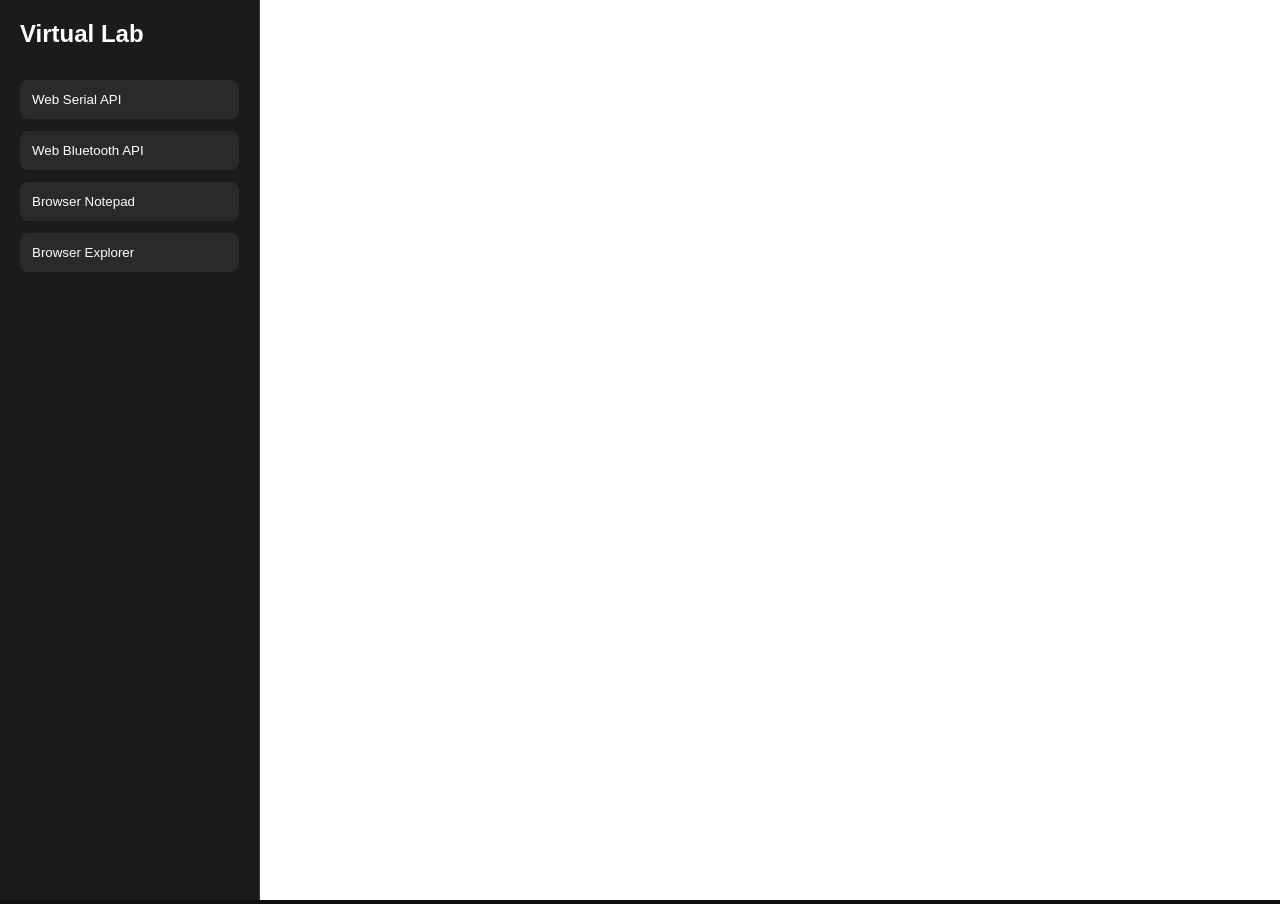
==== commit d9d3d7b3: "VIRTUAL LAB" ====
--- a/index.html
+++ b/index.html
@@ -1,554 +1,52 @@
 <!DOCTYPE html>
-<html lang="ru">
+<html lang="en">
 <head>
     <meta charset="UTF-8">
-    <meta name="viewport" content="width=device-width, initial-scale=1.0, user-scalable=yes">
-    <title>ESP32 BLE Controller</title>
-    <style>
-        /* ========== CSS СТИЛИ ========== */
-        /* Сброс отступов */
-        * {
-            margin: 0;
-            padding: 0;
-            box-sizing: border-box;
-        }
-        
-        /* Красивый градиентный фон */
-        body {
-            font-family: 'Segoe UI', Tahoma, Geneva, Verdana, sans-serif;
-            background: linear-gradient(135deg, #667eea 0%, #764ba2 100%);
-            min-height: 100vh;
-            display: flex;
-            justify-content: center;
-            align-items: center;
-            padding: 20px;
-        }
-        
-        /* Белая карточка с тенью */
-        .container {
-            background: white;
-            border-radius: 20px;
-            padding: 30px;
-            box-shadow: 0 20px 60px rgba(0,0,0,0.3);
-            max-width: 500px;
-            width: 100%;
-        }
-        
-        h1 {
-            color: #333;
-            margin-bottom: 10px;
-            text-align: center;
-        }
-        
-        .subtitle {
-            text-align: center;
-            color: #666;
-            margin-bottom: 30px;
-            font-size: 14px;
-        }
-        
-        /* Блок статуса подключения */
-        .status {
-            background: #f0f0f0;
-            border-radius: 10px;
-            padding: 15px;
-            margin-bottom: 20px;
-            text-align: center;
-        }
-        
-        .status-text {
-            font-size: 18px;
-            font-weight: bold;
-            margin-bottom: 5px;
-        }
-        
-        .connected {
-            color: #4CAF50;  /* Зелёный для "Подключено" */
-        }
-        
-        .disconnected {
-            color: #f44336;   /* Красный для "Отключено" */
-        }
-        
-        /* Большой счётчик */
-        .counter-value {
-            font-size: 48px;
-            font-weight: bold;
-            text-align: center;
-            margin: 20px 0;
-            color: #667eea;
-        }
-        
-        /* Стили для всех кнопок */
-        button {
-            background: #667eea;
-            color: white;
-            border: none;
-            padding: 15px 30px;
-            border-radius: 10px;
-            font-size: 16px;
-            cursor: pointer;
-            width: 100%;
-            margin-bottom: 15px;
-            transition: transform 0.2s, background 0.2s;
-        }
-        
-        /* Анимация при наведении */
-        button:hover:not(:disabled) {
-            background: #5a67d8;
-            transform: translateY(-2px);
-        }
-        
-        /* Анимация при нажатии */
-        button:active:not(:disabled) {
-            transform: translateY(0);
-        }
-        
-        /* Отключённые кнопки (серые) */
-        button:disabled {
-            background: #ccc;
-            cursor: not-allowed;
-        }
-        
-        /* Группа кнопок LED в две колонки */
-        .button-group {
-            display: grid;
-            grid-template-columns: 1fr 1fr;
-            gap: 15px;
-            margin: 20px 0;
-        }
-        
-        /* Специальные цвета для LED кнопок */
-        .led-on {
-            background: #48bb78;  /* Зелёный */
-        }
-        
-        .led-on:hover:not(:disabled) {
-            background: #38a169;
-        }
-        
-        .led-off {
-            background: #f56565;  /* Красный */
-        }
-        
-        .led-off:hover:not(:disabled) {
-            background: #e53e3e;
-        }
-        
-        /* Окно лога сообщений */
-        .log {
-            background: #f7f7f7;
-            border-radius: 10px;
-            padding: 15px;
-            margin-top: 20px;
-            max-height: 200px;
-            overflow-y: auto;  /* Скролл если много сообщений */
-            font-size: 12px;
-            font-family: monospace;
-        }
-        
-        .log-title {
-            font-weight: bold;
-            margin-bottom: 10px;
-            color: #333;
-        }
-        
-        /* Каждое сообщение в логе */
-        .log-entry {
-            color: #555;
-            margin-bottom: 5px;
-            border-left: 3px solid #667eea;
-            padding-left: 10px;
-            word-wrap: break-word;
-        }
-        
-        /* Индикатор LED (кружок) */
-        .indicator {
-            display: inline-block;
-            width: 20px;
-            height: 20px;
-            border-radius: 50%;
-            margin-right: 10px;
-            vertical-align: middle;
-        }
-        
-        .indicator-on {
-            background: #48bb78;
-            box-shadow: 0 0 10px #48bb78;  /* Свечение */
-        }
-        
-        .indicator-off {
-            background: #ccc;
-        }
-        
-        /* Кнопка очистки лога */
-        .clear-log {
-            background: #ff9800;
-            margin-top: 10px;
-        }
-        
-        .clear-log:hover:not(:disabled) {
-            background: #f57c00;
-        }
-    </style>
+    <meta name="viewport" content="width=device-width, initial-scale=1.0">
+
+    <title>Virtual Lab</title>
+
+    <link rel="stylesheet" href="style.css">
 </head>
 <body>
+
     <div class="container">
-        <h1>🎮 ESP32 BLE Control</h1>
-        <div class="subtitle">Управление через Bluetooth</div>
-        
-        <!-- Блок статуса -->
-        <div class="status">
-            <div class="status-text">
-                <span id="ledIndicator" class="indicator indicator-off"></span>
-                <span>Состояние: </span>
-                <span id="connectionStatus" class="disconnected">Отключено</span>
-            </div>
-            <div id="deviceName"></div>
-        </div>
-        
-        <!-- Счётчик -->
-        <div id="counterDisplay" class="counter-value">Счётчик: 0</div>
-        
-        <!-- Кнопки управления -->
-        <button id="connectBtn">🔌 Подключиться к ESP32</button>
-        <button id="disconnectBtn" disabled>🔌 Отключиться</button>
-        
-        <!-- Группа кнопок LED -->
-        <div class="button-group">
-            <button id="ledOnBtn" class="led-on" disabled>💡 Включить LED</button>
-            <button id="ledOffBtn" class="led-off" disabled>💡 Выключить LED</button>
-        </div>
-        
-        <!-- Окно лога -->
-        <div class="log">
-            <div class="log-title">📝 Лог событий:</div>
-            <div id="logContent"></div>
-        </div>
-        
-        <!-- Кнопка очистки лога -->
-        <button id="clearLogBtn" class="clear-log">🗑️ Очистить лог</button>
+
+        <aside class="sidebar">
+
+            <h2>Virtual Lab</h2>
+
+            <button onclick="loadProject('projects/web_serial_api/index.html')">
+                Web Serial API
+            </button>
+
+            <button onclick="loadProject('projects/web_bluetooth_api/index.html')">
+                Web Bluetooth API
+            </button>
+
+            <button onclick="loadProject('projects/file_system_access_api_editor/index.html')">
+                Browser Notepad
+            </button>
+
+            <button onclick="loadProject('projects/file_system_access_api_explorer/index.html')">
+                Browser Explorer
+            </button>
+
+        </aside>
+
+        <main class="content">
+
+            <iframe
+                id="projectFrame"
+                src=""
+                frameborder="0">
+            </iframe>
+
+        </main>
+
     </div>
 
-    <script>
-        // ============================================================================
-        // JAVASCRIPT КОД - работает в браузере
-        // ============================================================================
-        
-        // ========== НАСТРОЙКИ BLE ==========
-        // Эти UUID должны совпадать с теми, что в коде ESP32
-        const SERVICE_UUID = "4fafc201-1fb5-459e-8fcc-c5c9c331914b";
-        const CHARACTERISTIC_UUID = "beb5483e-36e1-4688-b7f5-ea07361b26a8";
-        
-        // ========== ГЛОБАЛЬНЫЕ ПЕРЕМЕННЫЕ ==========
-        let device = null;           // BLE устройство
-        let server = null;           // GATT сервер
-        let characteristic = null;   // Характеристика для обмена данными
-        let isConnected = false;     // Флаг подключения
-        let currentCounter = 0;      // Текущее значение счётчика
-        
-        // ========== DOM ЭЛЕМЕНТЫ (ссылки на HTML элементы) ==========
-        const connectBtn = document.getElementById('connectBtn');
-        const disconnectBtn = document.getElementById('disconnectBtn');
-        const ledOnBtn = document.getElementById('ledOnBtn');
-        const ledOffBtn = document.getElementById('ledOffBtn');
-        const clearLogBtn = document.getElementById('clearLogBtn');
-        const connectionStatus = document.getElementById('connectionStatus');
-        const deviceNameSpan = document.getElementById('deviceName');
-        const counterDisplay = document.getElementById('counterDisplay');
-        const logContent = document.getElementById('logContent');
-        const ledIndicator = document.getElementById('ledIndicator');
-        
-        // ========== ВСПОМОГАТЕЛЬНЫЕ ФУНКЦИИ ==========
-        
-        /**
-         * Добавляет сообщение в лог
-         * @param {string} message - текст сообщения
-         * @param {string} type - тип сообщения: info, success, error, warning, send, receive
-         */
-        function addLog(message, type = 'info') {
-            const logEntry = document.createElement('div');
-            logEntry.className = 'log-entry';
-            
-            // Эмодзи для разных типов сообщений
-            const emoji = {
-                info: 'ℹ️',
-                success: '✅',
-                error: '❌',
-                warning: '⚠️',
-                send: '📤',
-                receive: '📥'
-            };
-            
-            // Добавляем время и сообщение
-            logEntry.textContent = `[${new Date().toLocaleTimeString()}] ${emoji[type] || '•'} ${message}`;
-            logContent.appendChild(logEntry);
-            
-            // Автоматически прокручиваем лог вниз
-            logContent.scrollTop = logContent.scrollHeight;
-            
-            // Также выводим в консоль браузера для отладки
-            console.log(message);
-        }
-        
-        /**
-         * Очищает лог сообщений
-         */
-        function clearLog() {
-            logContent.innerHTML = '';  // Удаляем всё содержимое
-            addLog('Лог очищен', 'info');
-        }
-        
-        /**
-         * Обновляет интерфейс в зависимости от состояния подключения
-         */
-        function updateUI() {
-            if (isConnected) {
-                connectionStatus.textContent = 'Подключено';
-                connectionStatus.className = 'connected';
-                connectBtn.disabled = true;      // Отключаем кнопку "Подключиться"
-                disconnectBtn.disabled = false;  // Включаем кнопку "Отключиться"
-                ledOnBtn.disabled = false;       // Включаем кнопки LED
-                ledOffBtn.disabled = false;
-            } else {
-                connectionStatus.textContent = 'Отключено';
-                connectionStatus.className = 'disconnected';
-                connectBtn.disabled = false;     // Включаем кнопку "Подключиться"
-                disconnectBtn.disabled = true;   // Отключаем кнопку "Отключиться"
-                ledOnBtn.disabled = true;        // Отключаем кнопки LED
-                ledOffBtn.disabled = true;
-            }
-        }
-        
-        /**
-         * Обновляет отображение счётчика на странице
-         * @param {number} value - новое значение счётчика
-         */
-        function updateCounter(value) {
-            currentCounter = value;
-            counterDisplay.textContent = `Счётчик: ${currentCounter}`;
-        }
-        
-        // ========== ОБРАБОТКА ДАННЫХ ОТ ESP32 ==========
-        
-        /**
-         * Обрабатывает данные, полученные от ESP32
-         * @param {string} data - строка с данными от ESP32
-         */
-        function handleDataFromESP32(data) {
-            addLog(`Получено: ${data}`, 'receive');
-            
-            // Проверяем тип полученных данных
-            if (data.startsWith('BUTTON_UP:')) {
-                // Нажата кнопка UP на ESP32, формат: "BUTTON_UP:5"
-                const value = parseInt(data.split(':')[1]);
-                updateCounter(value);
-                addLog(`🔘 Нажата кнопка UP на ESP32! Счётчик: ${value}`, 'warning');
-            } 
-            else if (data.startsWith('BUTTON_DOWN:')) {
-                // Нажата кнопка DOWN на ESP32
-                const value = parseInt(data.split(':')[1]);
-                updateCounter(value);
-                addLog(`🔘 Нажата кнопка DOWN на ESP32! Счётчик: ${value}`, 'warning');
-            }
-            else if (data === 'LED_ON_OK') {
-                // Подтверждение включения LED
-                addLog(`💡 LED на ESP32 включён`, 'success');
-                ledIndicator.className = 'indicator indicator-on';
-            }
-            else if (data === 'LED_OFF_OK') {
-                // Подтверждение выключения LED
-                addLog(`💡 LED на ESP32 выключен`, 'info');
-                ledIndicator.className = 'indicator indicator-off';
-            }
-            else {
-                addLog(`⚠️ Неизвестные данные: ${data}`, 'warning');
-            }
-        }
-        
-        // ========== ОТПРАВКА КОМАНД НА ESP32 ==========
-        
-        /**
-         * Отправляет команду на ESP32
-         * @param {string} command - команда для отправки (LED_ON, LED_OFF)
-         * @returns {boolean} - успешность отправки
-         */
-        async function sendCommand(command) {
-            if (!characteristic || !isConnected) {
-                addLog('❌ Не подключено к ESP32!', 'error');
-                return false;
-            }
-            
-            try {
-                // Преобразуем строку в байты (UTF-8)
-                const encoder = new TextEncoder();
-                await characteristic.writeValue(encoder.encode(command));
-                addLog(`📤 Отправлено: ${command}`, 'send');
-                return true;
-            } catch (error) {
-                addLog(`❌ Ошибка отправки: ${error.message}`, 'error');
-                return false;
-            }
-        }
-        
-        /**
-         * Отправляет команду включения LED
-         */
-        function handleLEDOn() {
-            sendCommand('LED_ON');
-        }
-        
-        /**
-         * Отправляет команду выключения LED
-         */
-        function handleLEDOff() {
-            sendCommand('LED_OFF');
-        }
-        
-        // ========== НАСТРОЙКА УВЕДОМЛЕНИЙ ОТ ESP32 ==========
-        
-        /**
-         * Настраивает получение уведомлений от ESP32
-         * Уведомления - это способ, которым ESP32 может отправлять данные
-         * без запроса от клиента (например, при нажатии кнопок)
-         */
-        async function setupNotifications() {
-            if (!characteristic) return;
-            
-            try {
-                // Включаем уведомления для этой характеристики
-                await characteristic.startNotifications();
-                
-                // Устанавливаем обработчик, который будет вызываться при каждом уведомлении
-                characteristic.addEventListener('characteristicvaluechanged', (event) => {
-                    const value = event.target.value;           // Получаем байты
-                    const text = new TextDecoder().decode(value); // Преобразуем в строку
-                    handleDataFromESP32(text);
-                });
-                
-                addLog('✅ Уведомления настроены', 'success');
-            } catch (error) {
-                addLog(`❌ Ошибка настройки уведомлений: ${error.message}`, 'error');
-            }
-        }
-        
-        // ========== ПОДКЛЮЧЕНИЕ К ESP32 ==========
-        
-        /**
-         * Основная функция подключения к ESP32 через Web Bluetooth API
-         * Эта функция:
-         * 1. Проверяет поддержку Web Bluetooth в браузере
-         * 2. Запрашивает у пользователя выбор BLE устройства
-         * 3. Подключается к выбранному устройству
-         * 4. Получает сервис и характеристику
-         * 5. Настраивает уведомления
-         */
-        async function connectToESP32() {
-            // Проверка поддержки Web Bluetooth в браузере
-            if (!navigator.bluetooth) {
-                addLog('❌ Web Bluetooth не поддерживается в этом браузере!', 'error');
-                addLog('💡 Используйте Chrome, Edge или Opera', 'info');
-                alert('Web Bluetooth не поддерживается!\nИспользуйте Chrome, Edge или Opera');
-                return;
-            }
-            
-            addLog('🔍 Поиск ESP32...', 'info');
-            
-            try {
-                // Шаг 1: Запрашиваем у пользователя выбор устройства
-                // filters - ищем устройство с именем "ESP32_Demo_Device"
-                device = await navigator.bluetooth.requestDevice({
-                    filters: [
-                        { name: 'ESP32_Demo_Device' }
-                    ],
-                    optionalServices: [SERVICE_UUID]
-                });
-                
-                addLog(`✅ Найдено устройство: ${device.name || 'Без имени'}`, 'success');
-                deviceNameSpan.textContent = `Устройство: ${device.name || 'ESP32'}`;
-                
-                // Шаг 2: Подключаемся к GATT серверу устройства
-                addLog('🔌 Подключение...', 'info');
-                server = await device.gatt.connect();
-                addLog('✅ GATT сервер подключён', 'success');
-                
-                // Шаг 3: Получаем основной сервис по его UUID
-                addLog('🔍 Получение сервиса...', 'info');
-                const service = await server.getPrimaryService(SERVICE_UUID);
-                addLog('✅ Сервис получен', 'success');
-                
-                // Шаг 4: Получаем характеристику по её UUID
-                addLog('🔍 Получение характеристики...', 'info');
-                characteristic = await service.getCharacteristic(CHARACTERISTIC_UUID);
-                addLog('✅ Характеристика получена', 'success');
-                
-                // Шаг 5: Обновляем состояние подключения
-                isConnected = true;
-                updateUI();
-                
-                // Шаг 6: Настраиваем уведомления
-                await setupNotifications();
-                
-                addLog('🎉 Готово! Теперь можно управлять ESP32', 'success');
-                
-            } catch (error) {
-                addLog(`❌ Ошибка подключения: ${error.message}`, 'error');
-                
-                // Если подключились частично, но потом ошибка - отключаемся
-                if (device && device.gatt) {
-                    await device.gatt.disconnect();
-                }
-                
-                isConnected = false;
-                updateUI();
-            }
-        }
-        
-        // ========== ОТКЛЮЧЕНИЕ ОТ ESP32 ==========
-        
-        /**
-         * Отключается от ESP32 и очищает состояние
-         */
-        async function disconnect() {
-            if (device && device.gatt.connected) {
-                await device.gatt.disconnect();
-                addLog('🔌 Отключено от устройства', 'info');
-            }
-            
-            // Очищаем глобальные переменные
-            device = null;
-            server = null;
-            characteristic = null;
-            isConnected = false;
-            
-            updateUI();
-            ledIndicator.className = 'indicator indicator-off';
-        }
-        
-        // ========== ИНИЦИАЛИЗАЦИЯ И ОБРАБОТЧИКИ СОБЫТИЙ ==========
-        
-        // Назначаем обработчики нажатия кнопок
-        connectBtn.addEventListener('click', connectToESP32);
-        disconnectBtn.addEventListener('click', disconnect);
-        ledOnBtn.addEventListener('click', handleLEDOn);
-        ledOffBtn.addEventListener('click', handleLEDOff);
-        clearLogBtn.addEventListener('click', clearLog);
-        
-        // Отслеживаем изменение доступности Bluetooth в системе
-        if (navigator.bluetooth) {
-            navigator.bluetooth.addEventListener('availabilitychanged', (event) => {
-                if (!event.value) {
-                    addLog('⚠️ Bluetooth отключён в системе', 'warning');
-                } else {
-                    addLog('✅ Bluetooth доступен', 'success');
-                }
-            });
-        }
-        
-        // Приветственное сообщение при загрузке страницы
-        addLog('🚀 Страница загружена. Нажмите "Подключиться к ESP32"', 'info');
-        addLog('💡 Убедитесь, что ESP32 включена и транслирует BLE', 'info');
-        addLog('📌 Встроенный LED на ESP32 управляется с инверсией (исправлено!)', 'info');
-    </script>
+    <script src="script.js"></script>
+
 </body>
-</html>+</html>
--- a/style.css
+++ b/style.css
@@ -0,0 +1,60 @@
+* {
+    margin: 0;
+    padding: 0;
+    box-sizing: border-box;
+}
+
+body {
+    font-family: Arial, sans-serif;
+    background: #111;
+    color: white;
+    height: 100vh;
+}
+
+.container {
+    display: flex;
+    height: 100vh;
+}
+
+.sidebar {
+    width: 260px;
+    background: #1b1b1b;
+    padding: 20px;
+    border-right: 1px solid #333;
+
+    display: flex;
+    flex-direction: column;
+    gap: 12px;
+}
+
+.sidebar h2 {
+    margin-bottom: 20px;
+}
+
+.sidebar button {
+    padding: 12px;
+    background: #2a2a2a;
+    color: white;
+    border: none;
+    cursor: pointer;
+    border-radius: 8px;
+    transition: 0.2s;
+
+    text-align: left;
+}
+
+.sidebar button:hover {
+    background: #444;
+}
+
+.content {
+    flex: 1;
+    background: #181818;
+}
+
+#projectFrame {
+    width: 100%;
+    height: 100%;
+    background: white;
+}
+
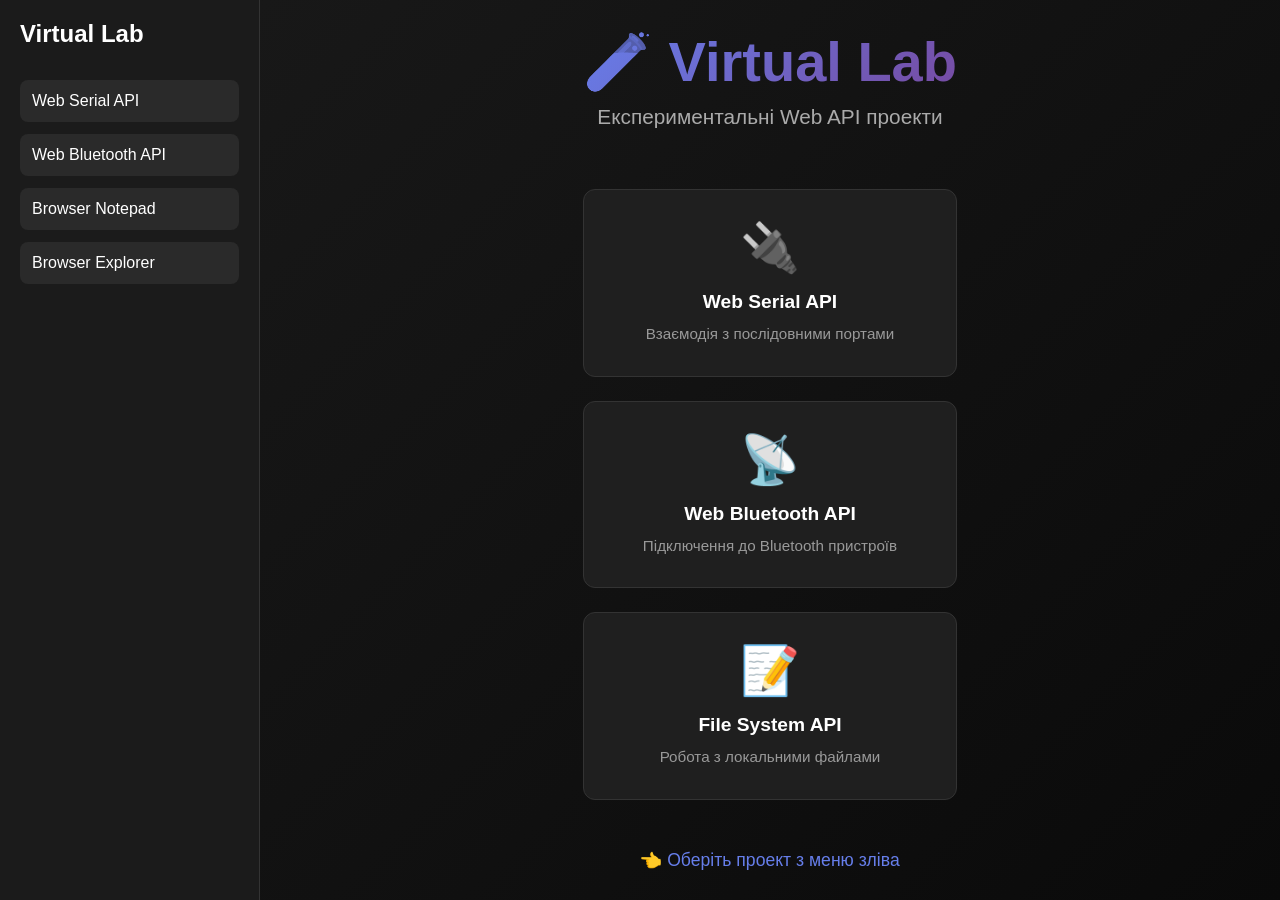
==== commit 5720b496: "Main page refactoring" ====
--- a/index.html
+++ b/index.html
@@ -36,10 +36,40 @@
 
         <main class="content">
 
+            <div id="welcomeScreen" class="welcome-screen">
+                <div class="welcome-content">
+                    <h1>🧪 Virtual Lab</h1>
+                    <p class="subtitle">Експериментальні Web API проекти</p>
+                    
+                    <div class="features">
+                        <div class="feature-card">
+                            <span class="icon">🔌</span>
+                            <h3>Web Serial API</h3>
+                            <p>Взаємодія з послідовними портами</p>
+                        </div>
+                        
+                        <div class="feature-card">
+                            <span class="icon">📡</span>
+                            <h3>Web Bluetooth API</h3>
+                            <p>Підключення до Bluetooth пристроїв</p>
+                        </div>
+                        
+                        <div class="feature-card">
+                            <span class="icon">📝</span>
+                            <h3>File System API</h3>
+                            <p>Робота з локальними файлами</p>
+                        </div>
+                    </div>
+                    
+                    <p class="instruction">👈 Оберіть проект з меню зліва</p>
+                </div>
+            </div>
+
             <iframe
                 id="projectFrame"
                 src=""
-                frameborder="0">
+                frameborder="0"
+                style="display: none;">
             </iframe>
 
         </main>
--- a/style.css
+++ b/style.css
@@ -9,6 +9,7 @@
     background: #111;
     color: white;
     height: 100vh;
+    overflow: hidden;
 }
 
 .container {
@@ -18,6 +19,7 @@
 
 .sidebar {
     width: 260px;
+    min-width: 260px;
     background: #1b1b1b;
     padding: 20px;
     border-right: 1px solid #333;
@@ -25,6 +27,8 @@
     display: flex;
     flex-direction: column;
     gap: 12px;
+
+    overflow-y: auto;
 }
 
 .sidebar h2 {
@@ -41,6 +45,8 @@
     transition: 0.2s;
 
     text-align: left;
+
+    font-size: 16px;
 }
 
 .sidebar button:hover {
@@ -50,11 +56,161 @@
 .content {
     flex: 1;
     background: #181818;
+    overflow: hidden;
 }
 
 #projectFrame {
     width: 100%;
     height: 100%;
+    border: none;
     background: white;
 }
 
+.welcome-screen {
+    width: 100%;
+    height: 100%;
+    display: flex;
+    align-items: center;
+    justify-content: center;
+    background: linear-gradient(135deg, #181818 0%, #0a0a0a 100%);
+}
+
+.welcome-content {
+    text-align: center;
+    padding: 40px;
+    max-width: 900px;
+}
+
+.welcome-content h1 {
+    font-size: 3.5rem;
+    margin-bottom: 10px;
+    background: linear-gradient(135deg, #667eea 0%, #764ba2 100%);
+    -webkit-background-clip: text;
+    -webkit-text-fill-color: transparent;
+    background-clip: text;
+}
+
+.subtitle {
+    font-size: 1.3rem;
+    color: #aaa;
+    margin-bottom: 60px;
+}
+
+.features {
+    display: grid;
+    grid-template-columns: repeat(auto-fit, minmax(240px, 1fr));
+    gap: 24px;
+    margin-bottom: 50px;
+}
+
+.feature-card {
+    background: #1f1f1f;
+    padding: 30px 20px;
+    border-radius: 12px;
+    border: 1px solid #333;
+    transition: all 0.3s;
+}
+
+.feature-card:hover {
+    transform: translateY(-5px);
+    border-color: #667eea;
+    box-shadow: 0 10px 30px rgba(102, 126, 234, 0.2);
+}
+
+.feature-card .icon {
+    font-size: 3rem;
+    display: block;
+    margin-bottom: 15px;
+}
+
+.feature-card h3 {
+    font-size: 1.2rem;
+    margin-bottom: 10px;
+    color: #fff;
+}
+
+.feature-card p {
+    color: #999;
+    font-size: 0.95rem;
+    line-height: 1.5;
+}
+
+.instruction {
+    font-size: 1.1rem;
+    color: #667eea;
+    font-weight: 500;
+    animation: pulse 2s ease-in-out infinite;
+}
+
+@keyframes pulse {
+    0%, 100% { opacity: 1; }
+    50% { opacity: 0.6; }
+}
+
+/* =========================
+   MOBILE VERSION
+========================= */
+
+@media (max-width: 768px) {
+
+    .container {
+        flex-direction: column;
+    }
+
+    .sidebar {
+        width: 100%;
+        min-width: 100%;
+        height: auto;
+        max-height: 40vh;
+        border-right: none;
+        border-bottom: 1px solid #333;
+        padding: 15px;
+    }
+
+    .sidebar h2 {
+        font-size: 1.3rem;
+        margin-bottom: 12px;
+    }
+
+    .sidebar button {
+        padding: 10px;
+        font-size: 14px;
+    }
+
+    .content {
+        flex: 1;
+        height: 60vh;
+    }
+
+    #projectFrame {
+        width: 100%;
+        height: 100%;
+    }
+
+    .welcome-content h1 {
+        font-size: 2.2rem;
+    }
+
+    .subtitle {
+        font-size: 1rem;
+        margin-bottom: 30px;
+    }
+
+    .features {
+        grid-template-columns: 1fr;
+        gap: 16px;
+        margin-bottom: 30px;
+    }
+
+    .feature-card {
+        padding: 20px 15px;
+    }
+
+    .feature-card .icon {
+        font-size: 2.5rem;
+    }
+
+    .instruction {
+        font-size: 1rem;
+    }
+}
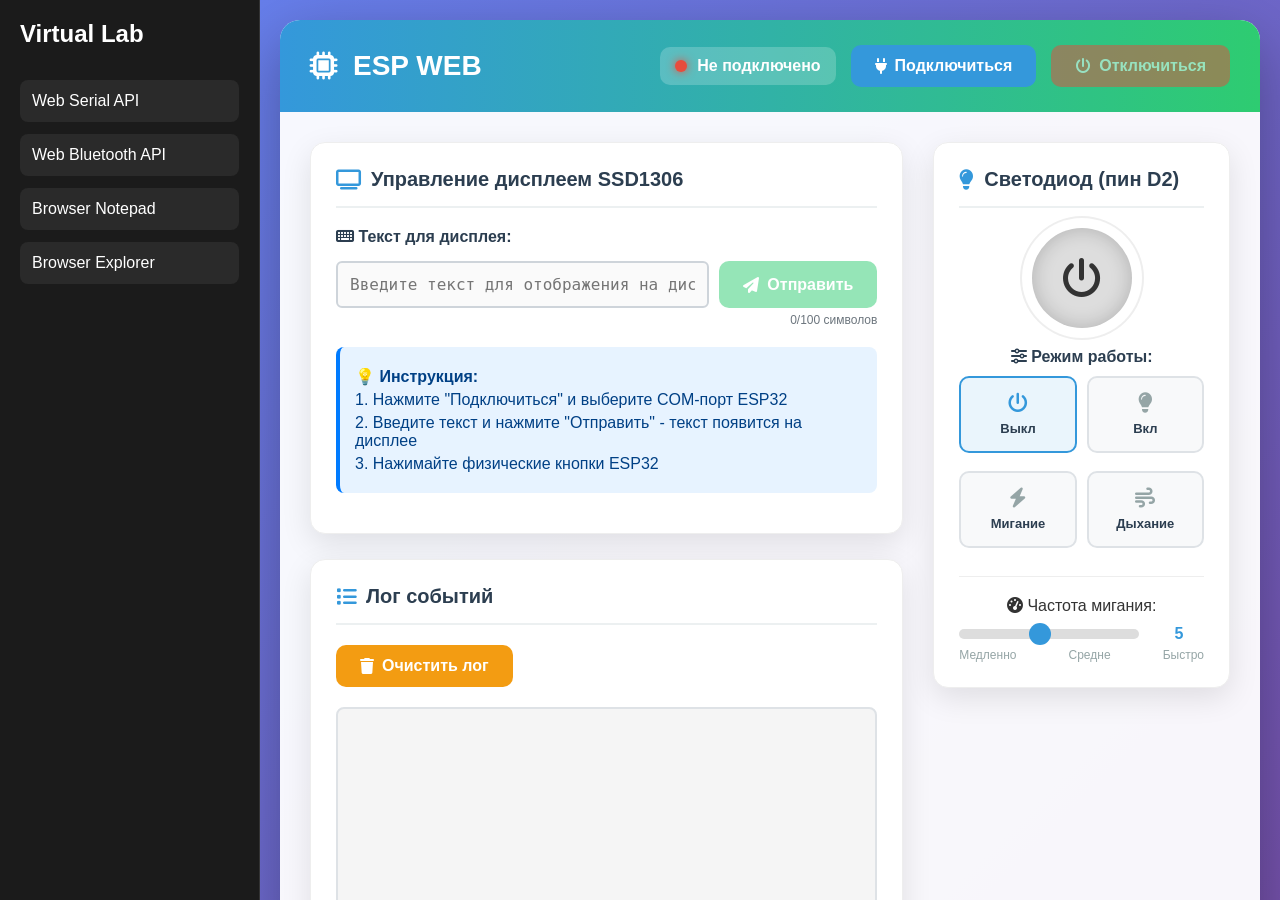
==== commit b4795698: "Main Menu Changed" ====
--- a/index.html
+++ b/index.html
@@ -12,7 +12,13 @@
 
     <div class="container">
 
-        <aside class="sidebar">
+        <button class="menu-toggle" id="menuToggle">
+            <span></span>
+            <span></span>
+            <span></span>
+        </button>
+
+        <aside class="sidebar" id="sidebar">
 
             <h2>Virtual Lab</h2>
 
@@ -36,40 +42,10 @@
 
         <main class="content">
 
-            <div id="welcomeScreen" class="welcome-screen">
-                <div class="welcome-content">
-                    <h1>🧪 Virtual Lab</h1>
-                    <p class="subtitle">Експериментальні Web API проекти</p>
-                    
-                    <div class="features">
-                        <div class="feature-card">
-                            <span class="icon">🔌</span>
-                            <h3>Web Serial API</h3>
-                            <p>Взаємодія з послідовними портами</p>
-                        </div>
-                        
-                        <div class="feature-card">
-                            <span class="icon">📡</span>
-                            <h3>Web Bluetooth API</h3>
-                            <p>Підключення до Bluetooth пристроїв</p>
-                        </div>
-                        
-                        <div class="feature-card">
-                            <span class="icon">📝</span>
-                            <h3>File System API</h3>
-                            <p>Робота з локальними файлами</p>
-                        </div>
-                    </div>
-                    
-                    <p class="instruction">👈 Оберіть проект з меню зліва</p>
-                </div>
-            </div>
-
             <iframe
                 id="projectFrame"
-                src=""
-                frameborder="0"
-                style="display: none;">
+                src="projects/web_serial_api/index.html"
+                frameborder="0">
             </iframe>
 
         </main>
--- a/style.css
+++ b/style.css
@@ -66,85 +66,51 @@
     background: white;
 }
 
-.welcome-screen {
-    width: 100%;
-    height: 100%;
-    display: flex;
+/* Кнопка гамбургер-меню (скрыта на десктопе) */
+.menu-toggle {
+    display: none;
+    position: fixed;
+    top: 20px;
+    left: 20px;
+    z-index: 1000;
+    background: #2a2a2a;
+    border: none;
+    width: 50px;
+    height: 50px;
+    border-radius: 8px;
+    cursor: pointer;
+    flex-direction: column;
+    justify-content: center;
     align-items: center;
-    justify-content: center;
-    background: linear-gradient(135deg, #181818 0%, #0a0a0a 100%);
+    gap: 6px;
+    padding: 0;
+    transition: 0.3s;
 }
 
-.welcome-content {
-    text-align: center;
-    padding: 40px;
-    max-width: 900px;
+.menu-toggle span {
+    display: block;
+    width: 25px;
+    height: 3px;
+    background: white;
+    border-radius: 2px;
+    transition: 0.3s;
 }
 
-.welcome-content h1 {
-    font-size: 3.5rem;
-    margin-bottom: 10px;
-    background: linear-gradient(135deg, #667eea 0%, #764ba2 100%);
-    -webkit-background-clip: text;
-    -webkit-text-fill-color: transparent;
-    background-clip: text;
+.menu-toggle:hover {
+    background: #444;
 }
 
-.subtitle {
-    font-size: 1.3rem;
-    color: #aaa;
-    margin-bottom: 60px;
+/* Анимация гамбургера в крестик */
+.menu-toggle.active span:nth-child(1) {
+    transform: translateY(9px) rotate(45deg);
 }
 
-.features {
-    display: grid;
-    grid-template-columns: repeat(auto-fit, minmax(240px, 1fr));
-    gap: 24px;
-    margin-bottom: 50px;
+.menu-toggle.active span:nth-child(2) {
+    opacity: 0;
 }
 
-.feature-card {
-    background: #1f1f1f;
-    padding: 30px 20px;
-    border-radius: 12px;
-    border: 1px solid #333;
-    transition: all 0.3s;
-}
-
-.feature-card:hover {
-    transform: translateY(-5px);
-    border-color: #667eea;
-    box-shadow: 0 10px 30px rgba(102, 126, 234, 0.2);
-}
-
-.feature-card .icon {
-    font-size: 3rem;
-    display: block;
-    margin-bottom: 15px;
-}
-
-.feature-card h3 {
-    font-size: 1.2rem;
-    margin-bottom: 10px;
-    color: #fff;
-}
-
-.feature-card p {
-    color: #999;
-    font-size: 0.95rem;
-    line-height: 1.5;
-}
-
-.instruction {
-    font-size: 1.1rem;
-    color: #667eea;
-    font-weight: 500;
-    animation: pulse 2s ease-in-out infinite;
-}
-
-@keyframes pulse {
-    0%, 100% { opacity: 1; }
-    50% { opacity: 0.6; }
+.menu-toggle.active span:nth-child(3) {
+    transform: translateY(-9px) rotate(-45deg);
 }
 
 /* =========================
@@ -153,64 +119,40 @@
 
 @media (max-width: 768px) {
 
-    .container {
-        flex-direction: column;
+    /* Показываем кнопку меню */
+    .menu-toggle {
+        display: flex;
     }
 
-    .sidebar {
-        width: 100%;
-        min-width: 100%;
-        height: auto;
-        max-height: 40vh;
-        border-right: none;
-        border-bottom: 1px solid #333;
-        padding: 15px;
+    .container {
+        flex-direction: row;
     }
 
-    .sidebar h2 {
-        font-size: 1.3rem;
-        margin-bottom: 12px;
+    /* Меню прячется за экраном слева */
+    .sidebar {
+        position: fixed;
+        left: -100%;
+        top: 0;
+        width: 280px;
+        height: 100vh;
+        z-index: 999;
+        transition: left 0.3s ease;
+        box-shadow: 2px 0 10px rgba(0, 0, 0, 0.5);
     }
 
-    .sidebar button {
-        padding: 10px;
-        font-size: 14px;
+    /* Меню открывается */
+    .sidebar.active {
+        left: 0;
     }
 
+    /* Контент занимает весь экран */
     .content {
-        flex: 1;
-        height: 60vh;
+        width: 100%;
+        height: 100vh;
     }
 
     #projectFrame {
         width: 100%;
         height: 100%;
     }
-
-    .welcome-content h1 {
-        font-size: 2.2rem;
-    }
-
-    .subtitle {
-        font-size: 1rem;
-        margin-bottom: 30px;
-    }
-
-    .features {
-        grid-template-columns: 1fr;
-        gap: 16px;
-        margin-bottom: 30px;
-    }
-
-    .feature-card {
-        padding: 20px 15px;
-    }
-
-    .feature-card .icon {
-        font-size: 2.5rem;
-    }
-
-    .instruction {
-        font-size: 1rem;
-    }
 }
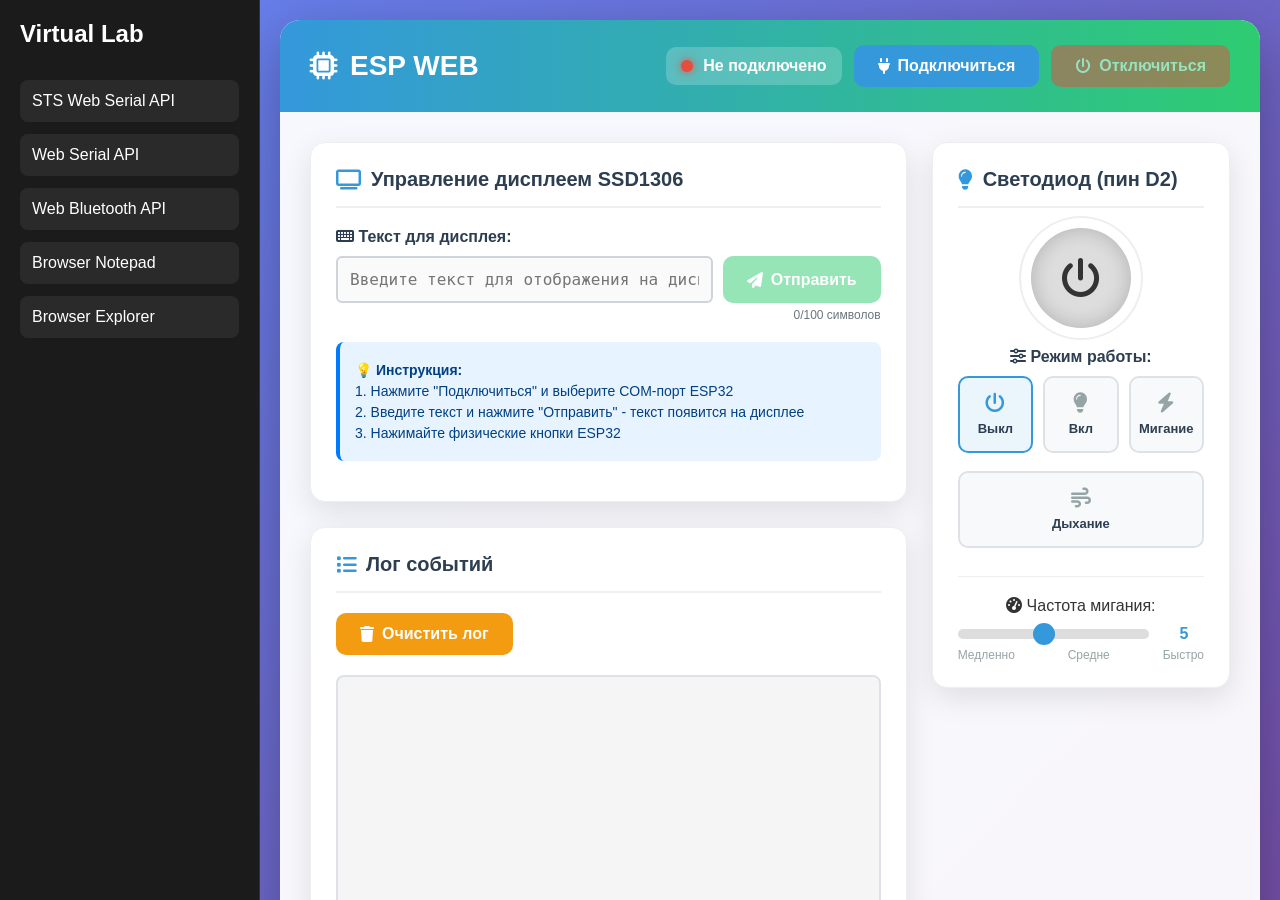
==== commit ae2da955: "STM Web Serial API added" ====
--- a/index.html
+++ b/index.html
@@ -21,6 +21,10 @@
         <aside class="sidebar" id="sidebar">
 
             <h2>Virtual Lab</h2>
+
+            <button onclick="loadProject('projects/stm_web_serial_api/index.html')">
+                STS Web Serial API
+            </button>
 
             <button onclick="loadProject('projects/web_serial_api/index.html')">
                 Web Serial API
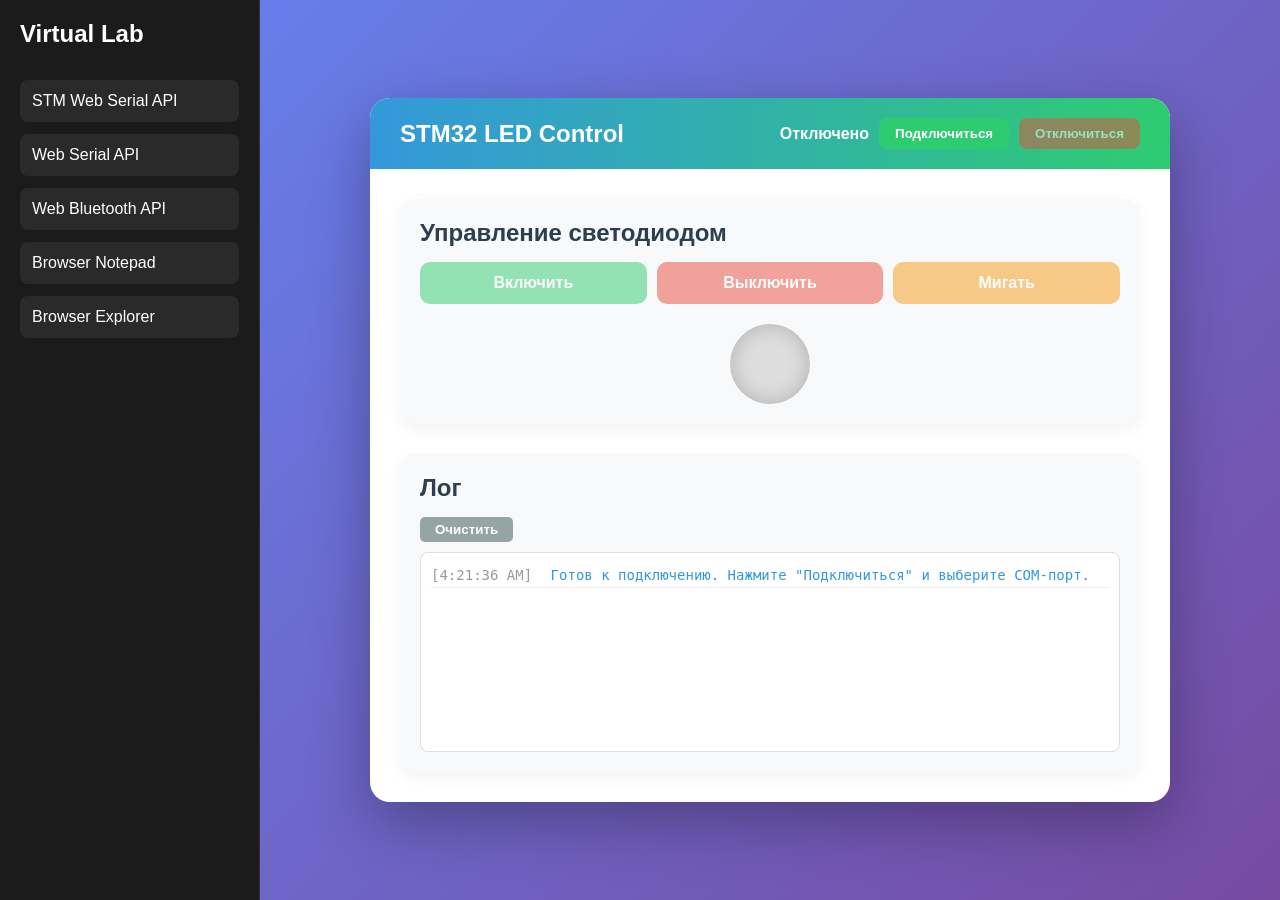
==== commit 811e4bbc: "Spelling errors corrected, minor changes" ====
--- a/index.html
+++ b/index.html
@@ -23,7 +23,7 @@
             <h2>Virtual Lab</h2>
 
             <button onclick="loadProject('projects/stm_web_serial_api/index.html')">
-                STS Web Serial API
+                STM Web Serial API
             </button>
 
             <button onclick="loadProject('projects/web_serial_api/index.html')">
@@ -48,7 +48,7 @@
 
             <iframe
                 id="projectFrame"
-                src="projects/web_serial_api/index.html"
+                src="projects/stm_web_serial_api/index.html"
                 frameborder="0">
             </iframe>
 
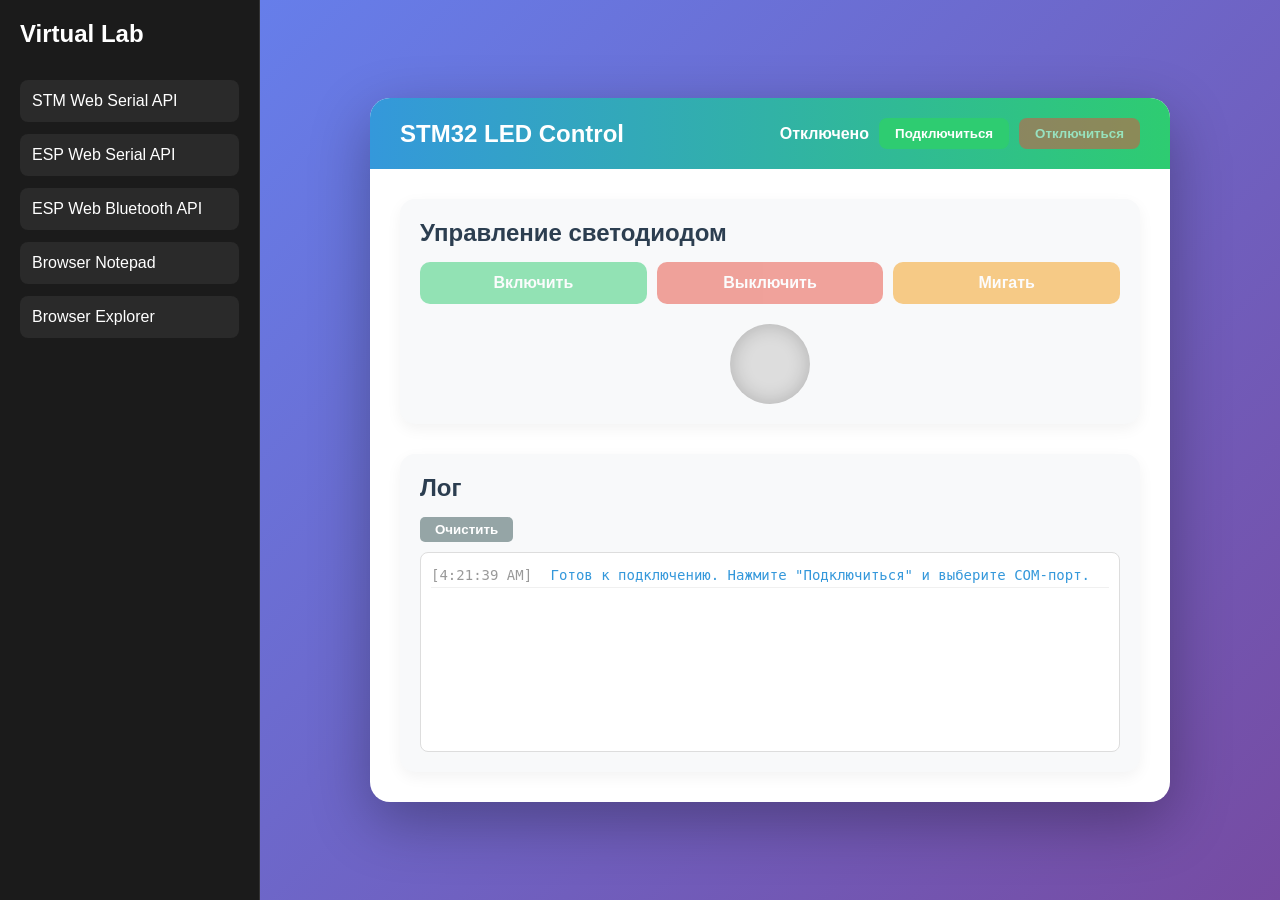
==== commit 0474f9db: "Minor changes" ====
--- a/index.html
+++ b/index.html
@@ -27,11 +27,11 @@
             </button>
 
             <button onclick="loadProject('projects/web_serial_api/index.html')">
-                Web Serial API
+                ESP Web Serial API
             </button>
 
             <button onclick="loadProject('projects/web_bluetooth_api/index.html')">
-                Web Bluetooth API
+                ESP Web Bluetooth API
             </button>
 
             <button onclick="loadProject('projects/file_system_access_api_editor/index.html')">
